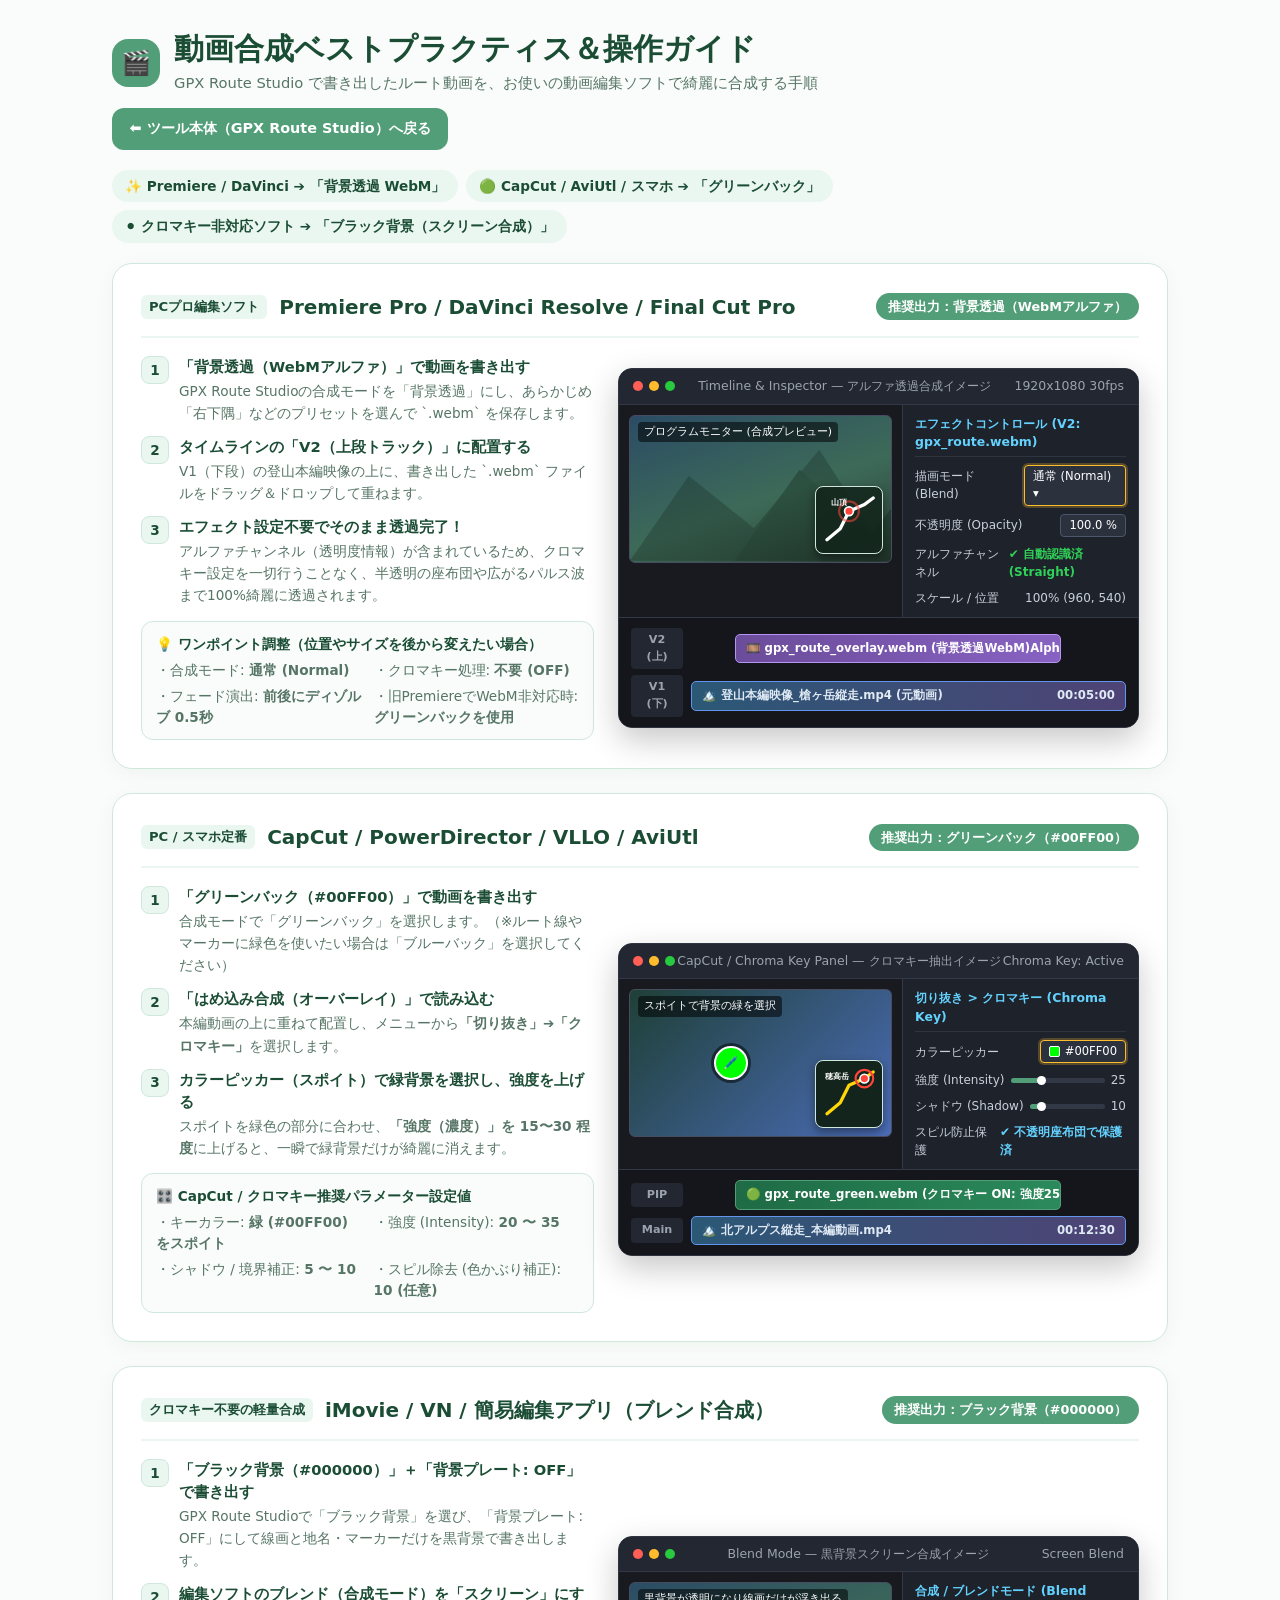
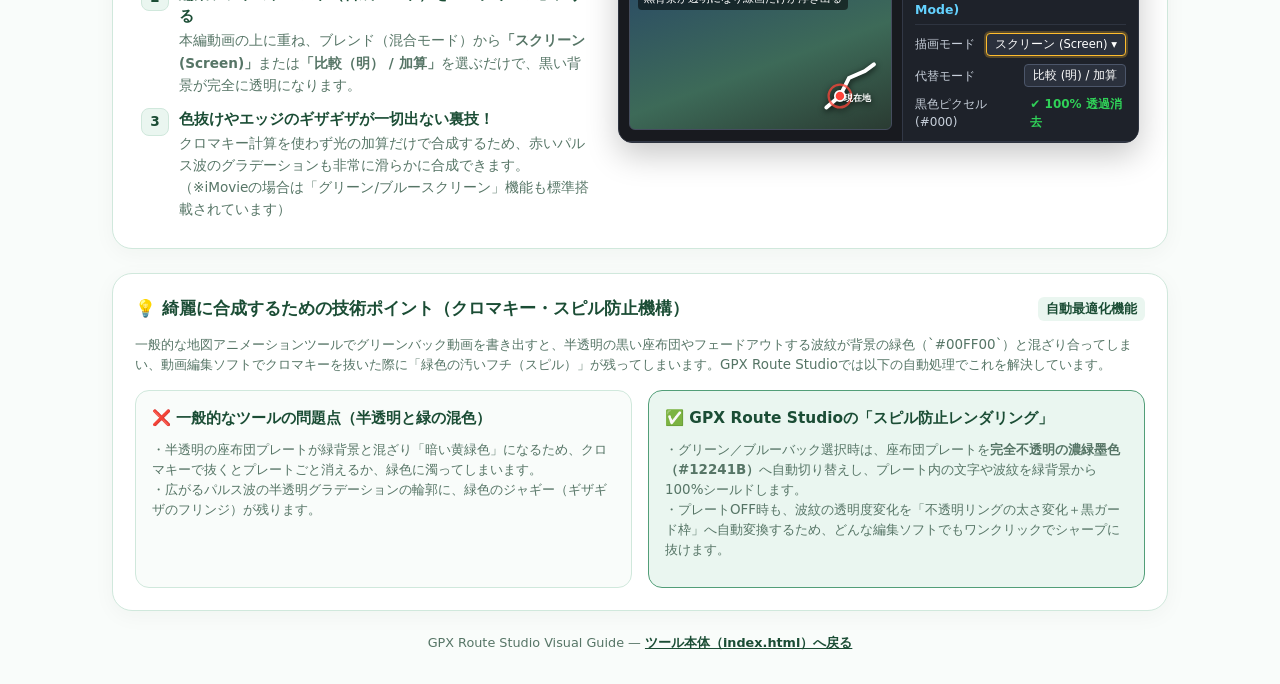
==== guide.html @ 36078c8b "Add files via upload" ====
<!DOCTYPE html>
<html lang="ja">
<head>
  <meta charset="UTF-8">
  <meta name="viewport" content="width=device-width, initial-scale=1.0">
  <!-- セキュリティポリシー: 外部通信やインラインスクリプトを遮断し、style.cssとインラインスタイル/SVGのみ許可 -->
  <meta http-equiv="Content-Security-Policy" content="default-src 'none'; style-src 'self' 'unsafe-inline'; img-src 'self' data:; base-uri 'none'; form-action 'none';">
  <title>動画合成ベストプラクティス＆編集ソフト別操作ガイド - GPX Route Studio</title>
  <link rel="stylesheet" href="style.css">
  <style>
    /* ==========================================================================
       ガイドサイト専用 拡張スタイル（style.cssのうぐいす色テーマを継承）
       ========================================================================== */
    .guide-grid {
      display: grid;
      grid-template-columns: 1fr;
      gap: 24px;
      margin-top: 20px;
    }

    /* 編集ソフト別のカードレイアウト */
    .software-card {
      background: #fff;
      border: 1px solid var(--line);
      border-radius: 20px;
      padding: clamp(18px, 3vw, 28px);
      box-shadow: 0 5px 22px rgba(25, 51, 38, .04);
    }

    .software-head {
      display: flex;
      align-items: center;
      justify-content: space-between;
      flex-wrap: wrap;
      gap: 12px;
      padding-bottom: 14px;
      border-bottom: 2px solid var(--pale);
      margin-bottom: 18px;
    }

    .software-title {
      display: flex;
      align-items: center;
      gap: 12px;
    }

    .software-title h2 {
      font-size: 1.25rem;
      margin: 0;
      color: var(--deep);
    }

    .recommend-tag {
      background: var(--uguisu);
      color: #fff;
      padding: 4px 12px;
      border-radius: 999px;
      font-size: .8rem;
      font-weight: 700;
    }

    .card-body {
      display: grid;
      grid-template-columns: minmax(0, 1fr) minmax(320px, 1.15fr);
      gap: 24px;
      align-items: center;
    }

    /* 手順リスト */
    .step-list {
      margin: 0;
      padding: 0;
      list-style: none;
      display: grid;
      gap: 12px;
    }

    .step-item {
      display: grid;
      grid-template-columns: 28px 1fr;
      gap: 10px;
      align-items: start;
      font-size: .92rem;
    }

    .step-num {
      width: 28px;
      height: 28px;
      border-radius: 8px;
      background: var(--pale);
      color: var(--deep);
      font-weight: 700;
      display: grid;
      place-items: center;
      font-size: .85rem;
      border: 1px solid var(--line);
    }

    .step-text strong {
      color: var(--deep);
      display: block;
      margin-bottom: 2px;
    }

    .step-text span {
      color: var(--muted);
      font-size: .85rem;
    }

    .param-box {
      margin-top: 14px;
      background: var(--paper);
      border: 1px solid var(--line);
      border-radius: 12px;
      padding: 12px 14px;
      font-size: .85rem;
    }

    .param-box strong {
      color: var(--deep);
      display: block;
      margin-bottom: 6px;
    }

    .param-grid {
      display: grid;
      grid-template-columns: repeat(2, 1fr);
      gap: 6px 12px;
      color: var(--muted);
    }

    /* ==========================================================================
       疑似キャプチャUI（編集ソフトの実際の操作画面を模したダークウィンドウ）
       ========================================================================== */
    .mock-window {
      background: #181a1f;
      border-radius: 14px;
      border: 1px solid #2e3440;
      overflow: hidden;
      color: #e5e9f0;
      font-family: system-ui, -apple-system, sans-serif;
      box-shadow: 0 12px 32px rgba(0, 0, 0, .22);
      user-select: none;
    }

    .mock-titlebar {
      background: #232731;
      padding: 8px 14px;
      display: flex;
      align-items: center;
      justify-content: space-between;
      border-bottom: 1px solid #323846;
      font-size: .78rem;
      color: #9ba3b0;
    }

    .window-dots {
      display: flex;
      gap: 6px;
    }

    .window-dots i {
      width: 10px;
      height: 10px;
      border-radius: 50%;
      display: inline-block;
    }
    .dot-r { background: #ff5f56; }
    .dot-y { background: #ffbd2e; }
    .dot-g { background: #27c93f; }

    .mock-workspace {
      display: grid;
      grid-template-columns: 1.2fr 1fr;
      border-bottom: 1px solid #323846;
    }

    /* 編集ソフト内プレビューモニター */
    .mock-monitor {
      position: relative;
      background: linear-gradient(160deg, #2b4c65 0%, #3d6a58 55%, #2a3b32 100%);
      aspect-ratio: 16 / 9;
      margin: 10px;
      border-radius: 6px;
      border: 1px solid #454d5e;
      overflow: hidden;
      display: flex;
      align-items: flex-end;
      justify-content: flex-end;
      padding: 8px;
    }

    .mock-monitor-label {
      position: absolute;
      top: 6px;
      left: 8px;
      background: rgba(0,0,0,.55);
      color: #fff;
      font-size: .68rem;
      padding: 2px 6px;
      border-radius: 4px;
    }

    /* ミニマップ合成イメージ */
    .mock-minimap {
      width: 68px;
      height: 68px;
      background: rgba(18, 36, 27, 0.85);
      border: 1.5px solid #d0e8dc;
      border-radius: 8px;
      position: relative;
      box-shadow: 0 4px 10px rgba(0,0,0,.4);
    }

    /* 編集ソフト内インスペクター（設定パネル） */
    .mock-inspector {
      background: #1e222a;
      border-left: 1px solid #323846;
      padding: 10px 12px;
      font-size: .75rem;
      display: flex;
      flex-direction: column;
      gap: 8px;
    }

    .inspector-title {
      font-weight: 700;
      color: #64d2ff;
      font-size: .78rem;
      border-bottom: 1px solid #2e3440;
      padding-bottom: 4px;
    }

    .inspector-row {
      display: flex;
      align-items: center;
      justify-content: space-between;
      gap: 6px;
      color: #c8d0db;
    }

    .mock-pill {
      background: #2b313d;
      border: 1px solid #4c566a;
      padding: 2px 8px;
      border-radius: 4px;
      font-size: .72rem;
      color: #fff;
      display: inline-flex;
      align-items: center;
      gap: 5px;
    }

    .mock-pill.highlight {
      border-color: #ffbd2e;
      box-shadow: 0 0 0 2px rgba(255, 189, 46, .25);
    }

    .swatch-green {
      width: 11px;
      height: 11px;
      background: #00ff00;
      border-radius: 2px;
      border: 1px solid #fff;
      display: inline-block;
    }

    .mock-slider-bar {
      height: 5px;
      background: #323846;
      border-radius: 3px;
      position: relative;
      flex: 1;
    }
    .mock-slider-fill {
      height: 100%;
      background: #529e78;
      border-radius: 3px;
    }
    .mock-slider-thumb {
      width: 9px;
      height: 9px;
      border-radius: 50%;
      background: #fff;
      position: absolute;
      top: -2px;
    }

    /* タイムライン図解領域 */
    .mock-timeline {
      background: #14161b;
      padding: 10px 12px;
      font-size: .73rem;
      display: grid;
      gap: 6px;
    }

    .track-row {
      display: grid;
      grid-template-columns: 52px 1fr;
      gap: 8px;
      align-items: center;
    }

    .track-head {
      background: #232731;
      color: #9ba3b0;
      padding: 4px 6px;
      border-radius: 4px;
      text-align: center;
      font-weight: 700;
      font-size: .7rem;
    }

    .track-clip {
      padding: 5px 10px;
      border-radius: 5px;
      font-weight: 600;
      white-space: nowrap;
      overflow: hidden;
      text-overflow: ellipsis;
      display: flex;
      align-items: center;
      justify-content: space-between;
    }

    .clip-overlay {
      background: linear-gradient(90deg, #6b4c9a, #8862c2);
      border: 1.5px solid #b794f4;
      color: #fff;
      width: 75%;
      margin-left: 10%;
    }

    .clip-chroma {
      background: linear-gradient(90deg, #1e6b45, #2b8a5b);
      border: 1.5px solid #529e78;
      color: #fff;
      width: 75%;
      margin-left: 10%;
    }

    .clip-main {
      background: linear-gradient(90deg, #2b5876, #4e4376);
      border: 1px solid #6495ed;
      color: #e0eaf5;
      width: 100%;
    }

    /* スピル防止の比較解説ボックス */
    .comparison-grid {
      display: grid;
      grid-template-columns: repeat(2, 1fr);
      gap: 16px;
      margin-top: 14px;
    }

    .comp-box {
      border: 1px solid var(--line);
      border-radius: 14px;
      padding: 16px;
      background: var(--paper);
    }

    .comp-box.good {
      background: var(--pale);
      border-color: var(--uguisu);
    }

    .comp-box h3 {
      margin: 0 0 8px;
      font-size: .96rem;
      color: var(--deep);
    }

    .link-btn {
      text-decoration: none;
      display: inline-flex;
      align-items: center;
      gap: 6px;
      padding: .65rem 1.1rem;
      border-radius: 12px;
      background: var(--uguisu);
      color: #fff;
      font-weight: 700;
      font-size: .9rem;
      transition: background-color .15s;
    }
    .link-btn:hover {
      background: var(--uguisu-hover);
    }

    @media (max-width: 860px) {
      .card-body,
      .mock-workspace,
      .comparison-grid {
        grid-template-columns: 1fr;
      }
    }
  </style>
</head>
<body>

  <div class="app">
    <!-- ヘッダー -->
    <header>
      <div class="brand">
        <div class="mark" aria-hidden="true">🎬</div>
        <div>
          <h1>動画合成ベストプラクティス＆操作ガイド</h1>
          <p>GPX Route Studio で書き出したルート動画を、お使いの動画編集ソフトで綺麗に合成する手順</p>
        </div>
      </div>
      <div class="header-actions">
        <a href="index.html" class="link-btn">⬅ ツール本体（GPX Route Studio）へ戻る</a>
      </div>
    </header>

    <!-- 導入ステップ（選び方早見表） -->
    <div class="steps" aria-label="編集ソフト別の推奨モード早見表">
      <span class="step">✨ Premiere / DaVinci ➔ 「背景透過 WebM」</span>
      <span class="step">🟢 CapCut / AviUtl / スマホ ➔ 「グリーンバック」</span>
      <span class="step">⚫ クロマキー非対応ソフト ➔ 「ブラック背景（スクリーン合成）」</span>
    </div>

    <div class="guide-grid">

      <!-- ====================================================================
           1. Premiere Pro / DaVinci Resolve / Final Cut Pro 向けガイド
           ==================================================================== -->
      <article class="software-card">
        <div class="software-head">
          <div class="software-title">
            <span class="badge">PCプロ編集ソフト</span>
            <h2>Premiere Pro / DaVinci Resolve / Final Cut Pro</h2>
          </div>
          <span class="recommend-tag">推奨出力：背景透過（WebMアルファ）</span>
        </div>

        <div class="card-body">
          <!-- 左側：操作ステップ説明 -->
          <div>
            <ol class="step-list">
              <li class="step-item">
                <span class="step-num">1</span>
                <div class="step-text">
                  <strong>「背景透過（WebMアルファ）」で動画を書き出す</strong>
                  <span>GPX Route Studioの合成モードを「背景透過」にし、あらかじめ「右下隅」などのプリセットを選んで `.webm` を保存します。</span>
                </div>
              </li>
              <li class="step-item">
                <span class="step-num">2</span>
                <div class="step-text">
                  <strong>タイムラインの「V2（上段トラック）」に配置する</strong>
                  <span>V1（下段）の登山本編映像の上に、書き出した `.webm` ファイルをドラッグ＆ドロップして重ねます。</span>
                </div>
              </li>
              <li class="step-item">
                <span class="step-num">3</span>
                <div class="step-text">
                  <strong>エフェクト設定不要でそのまま透過完了！</strong>
                  <span>アルファチャンネル（透明度情報）が含まれているため、クロマキー設定を一切行うことなく、半透明の座布団や広がるパルス波まで100%綺麗に透過されます。</span>
                </div>
              </li>
            </ol>

            <div class="param-box">
              <strong>💡 ワンポイント調整（位置やサイズを後から変えたい場合）</strong>
              <div class="param-grid">
                <span>・合成モード: <b>通常 (Normal)</b></span>
                <span>・クロマキー処理: <b>不要 (OFF)</b></span>
                <span>・フェード演出: <b>前後にディゾルブ 0.5秒</b></span>
                <span>・旧PremiereでWebM非対応時: <b>グリーンバックを使用</b></span>
              </div>
            </div>
          </div>

          <!-- 右側：実際の操作画面キャプチャイメージ -->
          <div class="mock-window" aria-label="Premiere Pro / DaVinci Resolveの操作画面イメージ">
            <div class="mock-titlebar">
              <div class="window-dots"><i class="dot-r"></i><i class="dot-y"></i><i class="dot-g"></i></div>
              <span>Timeline &amp; Inspector — アルファ透過合成イメージ</span>
              <span>1920x1080 30fps</span>
            </div>

            <div class="mock-workspace">
              <!-- プログラムモニター（合成結果） -->
              <div class="mock-monitor">
                <span class="mock-monitor-label">プログラムモニター (合成プレビュー)</span>
                <!-- 山の稜線SVG背景 -->
                <svg viewBox="0 0 200 110" style="position:absolute; inset:0; width:100%; height:100%; opacity:0.35;">
                  <polygon points="0,110 45,45 95,85 145,25 200,110" fill="#1b3326"/>
                  <polygon points="80,110 130,40 185,90 200,70 200,110" fill="#0f2419"/>
                </svg>
                <!-- 右下ミニマップ -->
                <div class="mock-minimap">
                  <svg viewBox="0 0 60 60" style="width:100%; height:100%;">
                    <polyline points="10,48 22,38 30,22 44,16 52,10" fill="none" stroke="#ffffff" stroke-width="3" stroke-linecap="round"/>
                    <circle cx="30" cy="22" r="9" fill="none" stroke="rgba(255,69,58,0.55)" stroke-width="2"/>
                    <circle cx="30" cy="22" r="4" fill="#ff453a" stroke="#fff" stroke-width="1.5"/>
                    <text x="14" y="16" fill="#fff" font-size="7" font-weight="bold">山頂</text>
                  </svg>
                </div>
              </div>

              <!-- エフェクトコントロールパネル -->
              <div class="mock-inspector">
                <div class="inspector-title">エフェクトコントロール (V2: gpx_route.webm)</div>
                <div class="inspector-row">
                  <span>描画モード (Blend)</span>
                  <span class="mock-pill highlight">通常 (Normal) ▾</span>
                </div>
                <div class="inspector-row">
                  <span>不透明度 (Opacity)</span>
                  <span class="mock-pill">100.0 %</span>
                </div>
                <div class="inspector-row">
                  <span>アルファチャンネル</span>
                  <span style="color:#30d158; font-weight:700;">✔ 自動認識済 (Straight)</span>
                </div>
                <div class="inspector-row">
                  <span>スケール / 位置</span>
                  <span>100% (960, 540)</span>
                </div>
              </div>
            </div>

            <!-- タイムライントラック図解 -->
            <div class="mock-timeline">
              <div class="track-row">
                <div class="track-head">V2 (上)</div>
                <div class="track-clip clip-overlay">
                  <span>🎞️ gpx_route_overlay.webm (背景透過WebM)</span>
                  <span>Alpha ON</span>
                </div>
              </div>
              <div class="track-row">
                <div class="track-head">V1 (下)</div>
                <div class="track-clip clip-main">
                  <span>🏔️ 登山本編映像_槍ヶ岳縦走.mp4 (元動画)</span>
                  <span>00:05:00</span>
                </div>
              </div>
            </div>
          </div>
        </div>
      </article>

      <!-- ====================================================================
           2. CapCut / AviUtl / スマホアプリ全般（クロマキー合成）向けガイド
           ==================================================================== -->
      <article class="software-card">
        <div class="software-head">
          <div class="software-title">
            <span class="badge">PC / スマホ定番</span>
            <h2>CapCut / PowerDirector / VLLO / AviUtl</h2>
          </div>
          <span class="recommend-tag">推奨出力：グリーンバック（#00FF00）</span>
        </div>

        <div class="card-body">
          <!-- 左側：操作ステップ説明 -->
          <div>
            <ol class="step-list">
              <li class="step-item">
                <span class="step-num">1</span>
                <div class="step-text">
                  <strong>「グリーンバック（#00FF00）」で動画を書き出す</strong>
                  <span>合成モードで「グリーンバック」を選択します。（※ルート線やマーカーに緑色を使いたい場合は「ブルーバック」を選択してください）</span>
                </div>
              </li>
              <li class="step-item">
                <span class="step-num">2</span>
                <div class="step-text">
                  <strong>「はめ込み合成（オーバーレイ）」で読み込む</strong>
                  <span>本編動画の上に重ねて配置し、メニューから<b>「切り抜き」➔「クロマキー」</b>を選択します。</span>
                </div>
              </li>
              <li class="step-item">
                <span class="step-num">3</span>
                <div class="step-text">
                  <strong>カラーピッカー（スポイト）で緑背景を選択し、強度を上げる</strong>
                  <span>スポイトを緑色の部分に合わせ、<b>「強度（濃度）」を 15〜30 程度</b>に上げると、一瞬で緑背景だけが綺麗に消えます。</span>
                </div>
              </li>
            </ol>

            <div class="param-box">
              <strong>🎛️ CapCut / クロマキー推奨パラメーター設定値</strong>
              <div class="param-grid">
                <span>・キーカラー: <b>緑 (#00FF00) をスポイト</b></span>
                <span>・強度 (Intensity): <b>20 〜 35</b></span>
                <span>・シャドウ / 境界補正: <b>5 〜 10</b></span>
                <span>・スピル除去 (色かぶり補正): <b>10 (任意)</b></span>
              </div>
            </div>
          </div>

          <!-- 右側：クロマキー操作画面キャプチャイメージ -->
          <div class="mock-window" aria-label="CapCutのクロマキー設定画面イメージ">
            <div class="mock-titlebar">
              <div class="window-dots"><i class="dot-r"></i><i class="dot-y"></i><i class="dot-g"></i></div>
              <span>CapCut / Chroma Key Panel — クロマキー抽出イメージ</span>
              <span>Chroma Key: Active</span>
            </div>

            <div class="mock-workspace">
              <!-- スポイト選択中のモニター画面 -->
              <div class="mock-monitor" style="background: linear-gradient(135deg, #1f4037 0%, #4b6cb7 100%);">
                <span class="mock-monitor-label">スポイトで背景の緑を選択</span>
                <!-- スポイトターゲットリング -->
                <div style="position:absolute; top:38%; left:32%; width:34px; height:34px; border:2px solid #fff; border-radius:50%; background:#00ff00; box-shadow:0 0 0 3px rgba(0,0,0,.5); display:grid; place-items:center; font-size:12px;">
                  🖊️
                </div>
                <!-- 右下ミニマップ（不透明プレートで緑かぶりゼロ） -->
                <div class="mock-minimap" style="background:#12241b;">
                  <svg viewBox="0 0 60 60" style="width:100%; height:100%;">
                    <polyline points="10,48 22,38 30,22 44,16 52,10" fill="none" stroke="#ffd60a" stroke-width="3" stroke-linecap="round"/>
                    <circle cx="44" cy="16" r="8" fill="none" stroke="#ff453a" stroke-width="2"/>
                    <circle cx="44" cy="16" r="4" fill="#ff453a" stroke="#fff" stroke-width="1.5"/>
                    <text x="8" y="16" fill="#fff" font-size="7" font-weight="bold">穂高岳</text>
                  </svg>
                </div>
              </div>

              <!-- クロマキー設定インスペクター -->
              <div class="mock-inspector">
                <div class="inspector-title">切り抜き &gt; クロマキー (Chroma Key)</div>
                <div class="inspector-row">
                  <span>カラーピッカー</span>
                  <span class="mock-pill highlight"><i class="swatch-green"></i> #00FF00</span>
                </div>
                <div class="inspector-row">
                  <span>強度 (Intensity)</span>
                  <div class="mock-slider-bar">
                    <div class="mock-slider-fill" style="width:30%;"></div>
                    <div class="mock-slider-thumb" style="left:28%;"></div>
                  </div>
                  <span>25</span>
                </div>
                <div class="inspector-row">
                  <span>シャドウ (Shadow)</span>
                  <div class="mock-slider-bar">
                    <div class="mock-slider-fill" style="width:12%;"></div>
                    <div class="mock-slider-thumb" style="left:10%;"></div>
                  </div>
                  <span>10</span>
                </div>
                <div class="inspector-row">
                  <span>スピル防止保護</span>
                  <span style="color:#64d2ff; font-weight:700;">✔ 不透明座布団で保護済</span>
                </div>
              </div>
            </div>

            <!-- タイムライン -->
            <div class="mock-timeline">
              <div class="track-row">
                <div class="track-head">PIP</div>
                <div class="track-clip clip-chroma">
                  <span>🟢 gpx_route_green.webm (クロマキー ON: 強度25)</span>
                  <span>Chroma</span>
                </div>
              </div>
              <div class="track-row">
                <div class="track-head">Main</div>
                <div class="track-clip clip-main">
                  <span>🏔️ 北アルプス縦走_本編動画.mp4</span>
                  <span>00:12:30</span>
                </div>
              </div>
            </div>
          </div>
        </div>
      </article>

      <!-- ====================================================================
           3. ブラック背景（スクリーン合成） / iMovie 向けガイド
           ==================================================================== -->
      <article class="software-card">
        <div class="software-head">
          <div class="software-title">
            <span class="badge">クロマキー不要の軽量合成</span>
            <h2>iMovie / VN / 簡易編集アプリ（ブレンド合成）</h2>
          </div>
          <span class="recommend-tag">推奨出力：ブラック背景（#000000）</span>
        </div>

        <div class="card-body">
          <div>
            <ol class="step-list">
              <li class="step-item">
                <span class="step-num">1</span>
                <div class="step-text">
                  <strong>「ブラック背景（#000000）」＋「背景プレート: OFF」で書き出す</strong>
                  <span>GPX Route Studioで「ブラック背景」を選び、「背景プレート: OFF」にして線画と地名・マーカーだけを黒背景で書き出します。</span>
                </div>
              </li>
              <li class="step-item">
                <span class="step-num">2</span>
                <div class="step-text">
                  <strong>編集ソフトのブレンド（合成モード）を「スクリーン」にする</strong>
                  <span>本編動画の上に重ね、ブレンド（混合モード）から<b>「スクリーン (Screen)」</b>または<b>「比較（明） / 加算」</b>を選ぶだけで、黒い背景が完全に透明になります。</span>
                </div>
              </li>
              <li class="step-item">
                <span class="step-num">3</span>
                <div class="step-text">
                  <strong>色抜けやエッジのギザギザが一切出ない裏技！</strong>
                  <span>クロマキー計算を使わず光の加算だけで合成するため、赤いパルス波のグラデーションも非常に滑らかに合成できます。（※iMovieの場合は「グリーン/ブルースクリーン」機能も標準搭載されています）</span>
                </div>
              </li>
            </ol>
          </div>

          <!-- 右側：ブレンドモード選択画面キャプチャイメージ -->
          <div class="mock-window" aria-label="ブレンドモード（スクリーン合成）の操作画面イメージ">
            <div class="mock-titlebar">
              <div class="window-dots"><i class="dot-r"></i><i class="dot-y"></i><i class="dot-g"></i></div>
              <span>Blend Mode — 黒背景スクリーン合成イメージ</span>
              <span>Screen Blend</span>
            </div>

            <div class="mock-workspace">
              <div class="mock-monitor">
                <span class="mock-monitor-label">黒背景が透明になり線画だけが浮き出る</span>
                <div class="mock-minimap" style="background:transparent; border:none; box-shadow:none;">
                  <svg viewBox="0 0 60 60" style="width:100%; height:100%; filter: drop-shadow(0 2px 3px rgba(0,0,0,0.8));">
                    <polyline points="10,48 22,38 30,22 44,16 52,10" fill="none" stroke="#ffffff" stroke-width="3.5" stroke-linecap="round"/>
                    <circle cx="22" cy="38" r="10" fill="none" stroke="rgba(255,69,58,0.75)" stroke-width="2"/>
                    <circle cx="22" cy="38" r="4.5" fill="#ff453a" stroke="#fff" stroke-width="1.5"/>
                    <text x="26" y="42" fill="#fff" font-size="7.5" font-weight="bold">現在地</text>
                  </svg>
                </div>
              </div>

              <div class="mock-inspector">
                <div class="inspector-title">合成 / ブレンドモード (Blend Mode)</div>
                <div class="inspector-row">
                  <span>描画モード</span>
                  <span class="mock-pill highlight">スクリーン (Screen) ▾</span>
                </div>
                <div class="inspector-row">
                  <span>代替モード</span>
                  <span class="mock-pill">比較 (明) / 加算</span>
                </div>
                <div class="inspector-row">
                  <span>黒色ピクセル (#000)</span>
                  <span style="color:#30d158; font-weight:700;">✔ 100% 透過消去</span>
                </div>
              </div>
            </div>
          </div>
        </div>
      </article>

      <!-- ====================================================================
           4. 技術解説：なぜGPX Route Studioはクロマキーが綺麗に抜けるのか？
           ==================================================================== -->
      <section class="panel">
        <div class="panel-head">
          <h2>💡 綺麗に合成するための技術ポイント（クロマキー・スピル防止機構）</h2>
          <span class="badge">自動最適化機能</span>
        </div>
        <p class="meta">
          一般的な地図アニメーションツールでグリーンバック動画を書き出すと、半透明の黒い座布団やフェードアウトする波紋が背景の緑色（`#00FF00`）と混ざり合ってしまい、動画編集ソフトでクロマキーを抜いた際に「緑色の汚いフチ（スピル）」が残ってしまいます。GPX Route Studioでは以下の自動処理でこれを解決しています。
        </p>

        <div class="comparison-grid">
          <div class="comp-box">
            <h3>❌ 一般的なツールの問題点（半透明と緑の混色）</h3>
            <p class="meta">
              ・半透明の座布団プレートが緑背景と混ざり「暗い黄緑色」になるため、クロマキーで抜くとプレートごと消えるか、緑色に濁ってしまいます。<br>
              ・広がるパルス波の半透明グラデーションの輪郭に、緑色のジャギー（ギザギザのフリンジ）が残ります。
            </p>
          </div>
          <div class="comp-box good">
            <h3>✅ GPX Route Studioの「スピル防止レンダリング」</h3>
            <p class="meta">
              ・グリーン／ブルーバック選択時は、座布団プレートを<b>完全不透明の濃緑墨色（#12241B）</b>へ自動切り替えし、プレート内の文字や波紋を緑背景から100%シールドします。<br>
              ・プレートOFF時も、波紋の透明度変化を「不透明リングの太さ変化＋黒ガード枠」へ自動変換するため、どんな編集ソフトでもワンクリックでシャープに抜けます。
            </p>
          </div>
        </div>
      </section>

    </div>

    <footer class="footer">
      GPX Route Studio Visual Guide — <a href="index.html" style="color:var(--deep); font-weight:700;">ツール本体（index.html）へ戻る</a>
    </footer>
  </div>

</body>
</html>
---- style.css ----
:root {
  --uguisu: #529e78;
  --uguisu-hover: #3f8763;
  --deep: #1b4d35;
  --pale: #eaf6f0;
  --paper: #f9fcfa;
  --ink: #193326;
  --muted: #567566;
  --line: #d0e8dc;
  --danger: #9e3939;
  --danger-bg: #fbeaea;
}

* {
  box-sizing: border-box;
}

[hidden] {
  display: none !important;
}

html {
  background: var(--paper);
}

body {
  margin: 0;
  color: var(--ink);
  font-family: system-ui, -apple-system, "Segoe UI", "Hiragino Kaku Gothic ProN", "Noto Sans JP", sans-serif;
  line-height: 1.5;
  background: var(--paper);
  -webkit-font-smoothing: antialiased;
}

button, input, select {
  font: inherit;
}

button {
  cursor: pointer;
  border: 1px solid var(--line);
  border-radius: 12px;
  padding: .68rem 1rem;
  background: #fff;
  color: var(--ink);
  font-weight: 650;
  transition: background-color .15s, border-color .15s, transform .05s;
}

button:hover:not(:disabled) {
  background: var(--pale);
  border-color: #a3d4bc;
}

button:active:not(:disabled) {
  transform: translateY(1px);
}

button:focus-visible,
input:focus-visible,
select:focus-visible,
canvas:focus-visible,
.file-zone:focus-within {
  outline: 3px solid #6eb893;
  outline-offset: 2px;
}

button.primary {
  background: var(--uguisu);
  color: #fff;
  border-color: var(--uguisu);
}

button.primary:hover:not(:disabled) {
  background: var(--uguisu-hover);
  border-color: var(--uguisu-hover);
}

button.secondary {
  background: var(--pale);
  color: var(--deep);
  border-color: var(--uguisu);
}

button.subtle {
  padding: .45rem .8rem;
  font-size: .83rem;
  background: var(--paper);
}

button:disabled,
select:disabled,
input:disabled {
  opacity: .45;
  cursor: not-allowed;
}

.app {
  max-width: 1120px;
  margin: auto;
  padding: clamp(16px, 3vw, 32px);
}

header {
  display: flex;
  align-items: center;
  justify-content: space-between;
  flex-wrap: wrap;
  gap: 14px;
  margin-bottom: 20px;
}

.brand {
  display: flex;
  align-items: center;
  gap: 14px;
}

.header-actions {
  display: flex;
  gap: 8px;
  flex-wrap: wrap;
}

.mark {
  width: 48px;
  height: 48px;
  border-radius: 16px;
  background: var(--uguisu);
  display: grid;
  place-items: center;
  color: #fff;
  font-size: 24px;
  flex-shrink: 0;
}

h1 {
  font-size: clamp(1.35rem, 2.8vw, 1.85rem);
  line-height: 1.2;
  margin: 0;
  color: var(--deep);
}

header p {
  margin: 4px 0 0;
  color: var(--muted);
  font-size: .92rem;
}

.steps {
  display: flex;
  gap: 8px;
  flex-wrap: wrap;
  margin: 0 0 20px;
}

.step {
  background: var(--pale);
  color: var(--deep);
  border-radius: 999px;
  padding: 6px 13px;
  font-size: .85rem;
  font-weight: 650;
}

.layout {
  display: grid;
  grid-template-columns: minmax(0, 1.55fr) minmax(300px, .85fr);
  gap: 20px;
  align-items: start;
}

.panel {
  background: #fff;
  border: 1px solid var(--line);
  border-radius: 20px;
  padding: clamp(14px, 2.4vw, 22px);
  box-shadow: 0 5px 22px rgba(25, 51, 38, .04);
}

.panel-head {
  display: flex;
  align-items: center;
  justify-content: space-between;
  gap: 8px;
  margin-bottom: 14px;
}

.panel h2 {
  font-size: 1.05rem;
  margin: 0;
  color: var(--deep);
}

.file-zone {
  display: flex;
  flex-direction: column;
  align-items: center;
  justify-content: center;
  gap: 6px;
  width: 100%;
  border: 2px dashed #8bc4a7;
  background: var(--pale);
  border-radius: 14px;
  padding: 16px;
  text-align: center;
  color: var(--deep);
  font-weight: 700;
  cursor: pointer;
  position: relative;
  transition: opacity .15s, background-color .15s;
}

.file-zone:hover:not(.disabled),
.file-zone.dragover:not(.disabled) {
  background: #d9efe4;
  border-color: var(--uguisu);
}

.file-zone.disabled {
  opacity: .45;
  cursor: not-allowed;
}

.file-zone input {
  position: absolute;
  width: 1px;
  height: 1px;
  overflow: hidden;
  clip: rect(0, 0, 0, 0);
}

.file-zone small {
  font-weight: 400;
  color: var(--muted);
  font-size: .8rem;
}

.meta {
  font-size: .84rem;
  color: var(--muted);
  margin: 10px 0;
  overflow-wrap: anywhere;
}

.preview {
  min-height: 300px;
  display: grid;
  place-items: center;
  position: relative;
  overflow: hidden;
  background: repeating-conic-gradient(#eff8f3 0% 25%, #e0f0e8 0% 50%) 50% / 24px 24px;
  border-radius: 14px;
  border: 1px solid var(--line);
}

.preview canvas {
  display: block;
  max-width: 100%;
  max-height: 62vh;
  width: auto;
  height: auto;
  touch-action: none;
  cursor: grab;
}

.preview canvas:active {
  cursor: grabbing;
}

.empty {
  text-align: center;
  padding: 38px 18px;
  color: var(--muted);
}

.empty strong {
  display: block;
  color: var(--deep);
  font-size: 1.05rem;
  margin-bottom: 6px;
}

.hint {
  color: var(--muted);
  font-size: .83rem;
  margin: 10px 0 0;
}

.thumbs {
  display: grid;
  grid-template-columns: repeat(5, minmax(0, 1fr));
  gap: 8px;
  margin-top: 14px;
}

.thumb {
  border: 1px solid var(--line);
  border-radius: 9px;
  padding: 4px;
  min-width: 0;
  background: #fff;
}

.thumb canvas {
  width: 100%;
  height: auto;
  display: block;
  border-radius: 5px;
  background: #eff8f3;
}

.thumb span {
  display: block;
  text-align: center;
  font-size: .74rem;
  color: var(--deep);
  font-weight: 700;
  padding-top: 4px;
}

.controls {
  display: grid;
  gap: 15px;
}

.field {
  display: grid;
  gap: 7px;
}

.field-header {
  display: flex;
  justify-content: space-between;
  align-items: center;
}

.field label,
.field-title {
  font-weight: 700;
  font-size: .92rem;
  color: var(--deep);
}

.field small {
  color: var(--muted);
  font-size: .81rem;
  line-height: 1.4;
}

.badge {
  background: var(--pale);
  color: var(--deep);
  padding: 2px 8px;
  border-radius: 6px;
  font-size: .82rem;
  font-weight: 700;
}

.choice-row {
  display: grid;
  grid-template-columns: repeat(9, minmax(0, 1fr));
  gap: 5px;
}

.choice-row button {
  padding: .52rem .2rem;
  font-size: .9rem;
  border-radius: 9px;
}

.choice-row button[aria-pressed="true"] {
  background: var(--uguisu);
  border-color: var(--uguisu);
  color: #fff;
}

select {
  width: 100%;
  padding: .68rem .85rem;
  border: 1px solid var(--line);
  border-radius: 12px;
  background: #fff;
  color: var(--ink);
}

input[type="range"] {
  width: 100%;
  accent-color: var(--uguisu);
  cursor: pointer;
  height: 6px;
}

.button-row {
  display: flex;
  gap: 8px;
  flex-wrap: wrap;
}

.button-row button {
  flex: 1;
  padding: .55rem .65rem;
  font-size: .85rem;
}

.action-stack {
  display: grid;
  gap: 8px;
}

.status {
  min-height: 1.5em;
  padding: 9px 12px;
  border-radius: 10px;
  background: var(--paper);
  border: 1px solid var(--line);
  color: var(--deep);
  font-size: .86rem;
  font-weight: 600;
}

.status.error {
  background: var(--danger-bg);
  border-color: #e6b8b8;
  color: var(--danger);
}

.test-box {
  padding: 10px 12px;
  border-radius: 10px;
  background: #eff8f3;
  border: 1px solid var(--line);
  font-size: .8rem;
  color: var(--ink);
  max-height: 240px;
  overflow-y: auto;
  white-space: pre-wrap;
  font-family: ui-monospace, SFMono-Regular, Menlo, Consolas, monospace;
}

.privacy {
  background: var(--pale);
  padding: 12px 14px;
  border-radius: 12px;
  color: var(--deep);
  font-size: .82rem;
  line-height: 1.45;
}

.footer {
  margin-top: 22px;
  color: var(--muted);
  font-size: .8rem;
  text-align: center;
}

.frame-blocked {
  max-width: 480px;
  margin: 80px auto;
  padding: 24px;
  border: 2px solid var(--danger);
  border-radius: 16px;
  background: var(--danger-bg);
  color: var(--danger);
  text-align: center;
  font-weight: 700;
}

@media (max-width: 820px) {
  .layout {
    grid-template-columns: 1fr;
  }
  .preview {
    min-height: 220px;
  }
  .preview canvas {
    max-height: 50vh;
  }
}

@media (max-width: 480px) {
  .choice-row {
    grid-template-columns: repeat(5, minmax(0, 1fr));
  }
  .thumbs {
    grid-template-columns: repeat(3, minmax(0, 1fr));
  }
}

@media (prefers-reduced-motion: reduce) {
  * {
    scroll-behavior: auto !important;
    transition: none !important;
  }
}
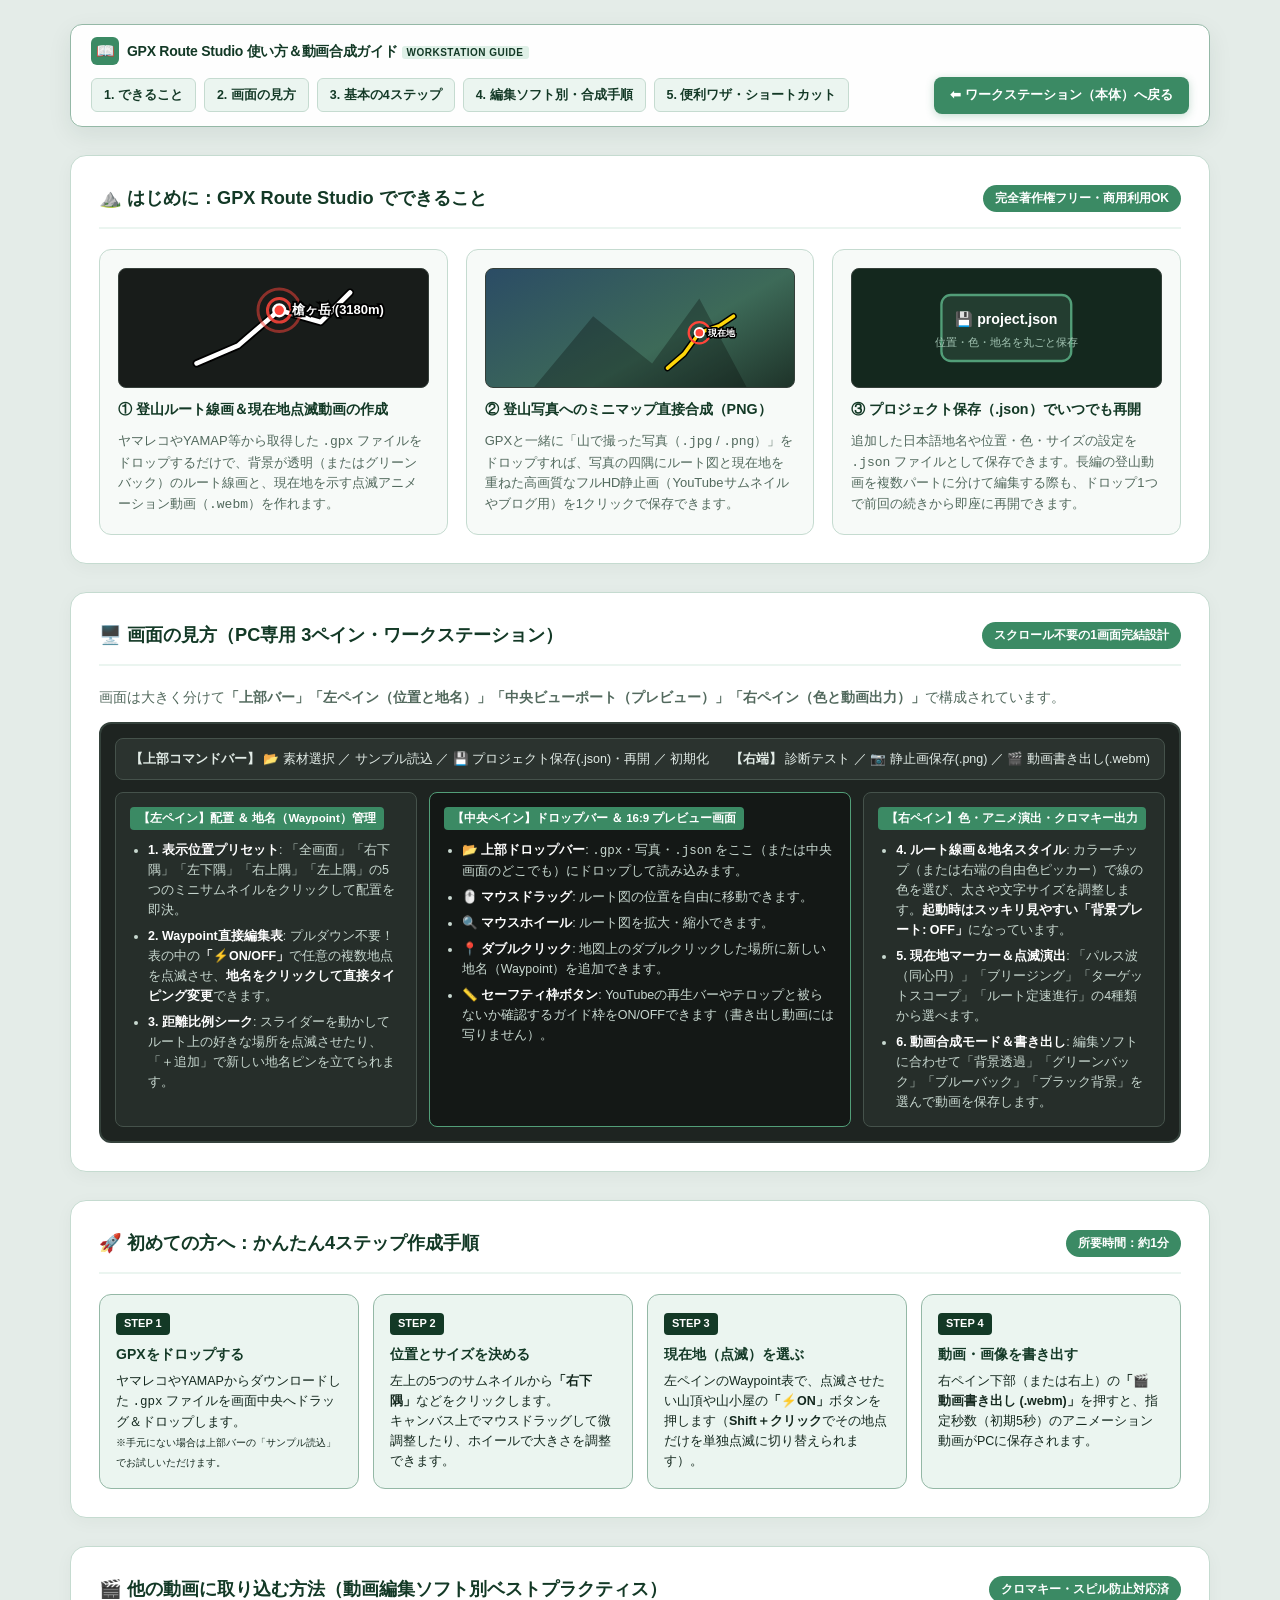
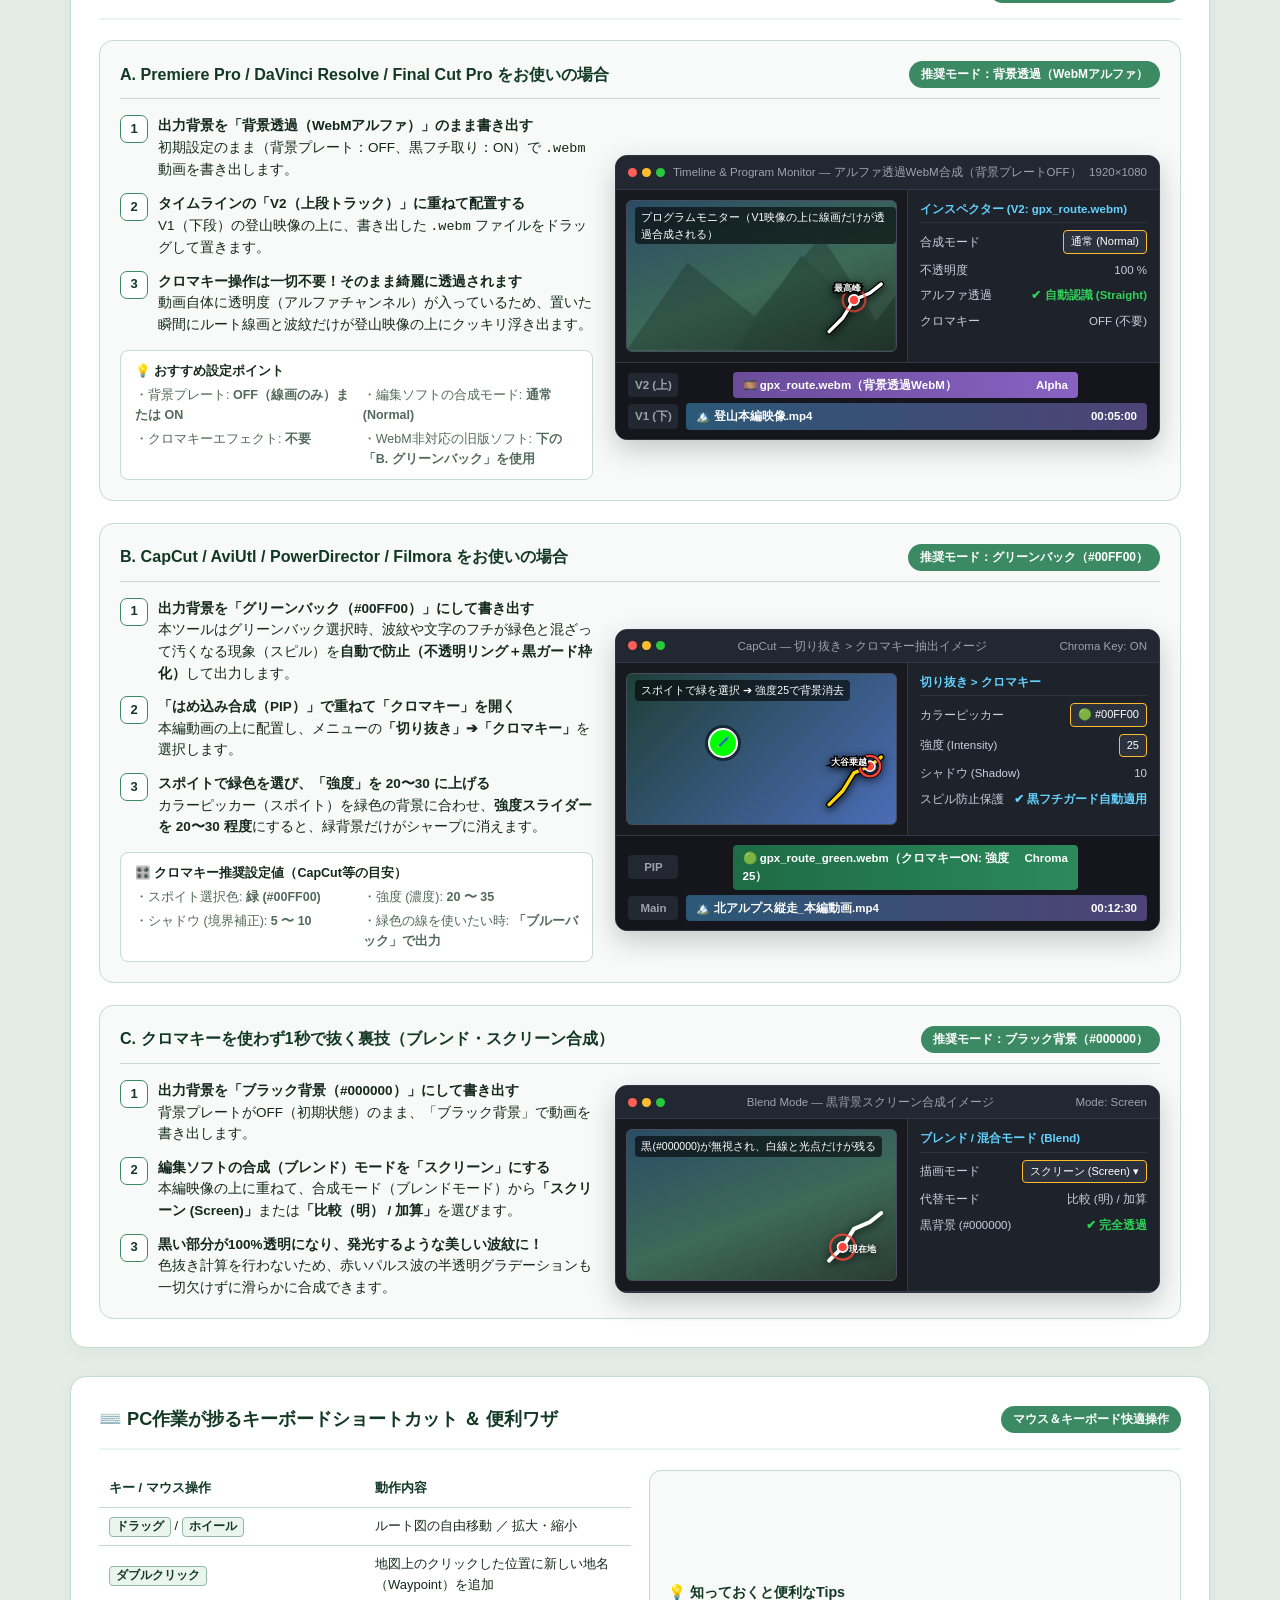
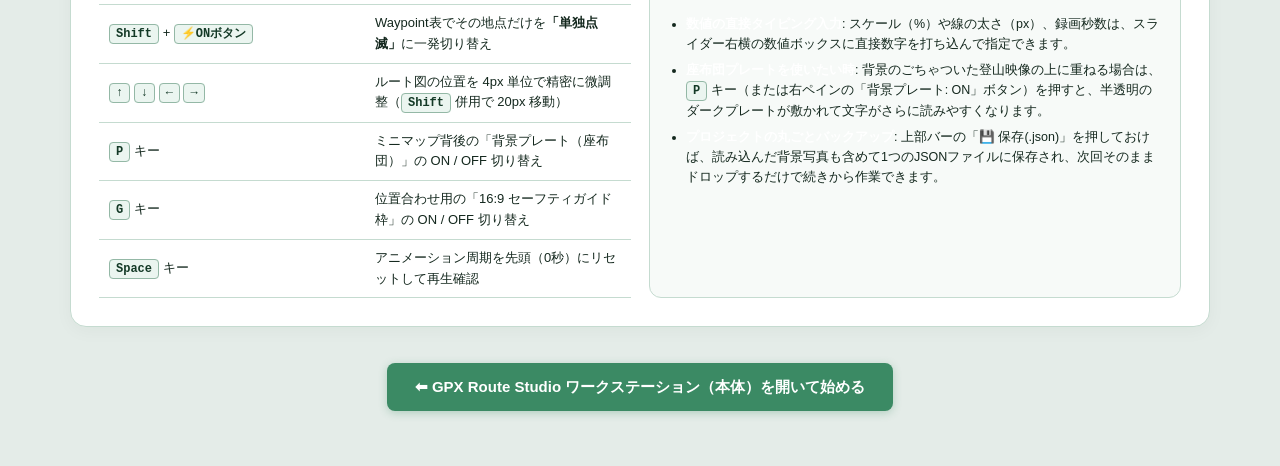
==== commit d260668e: "Update guide.html" ====
--- a/guide.html
+++ b/guide.html
@@ -3,71 +3,313 @@
 <head>
   <meta charset="UTF-8">
   <meta name="viewport" content="width=device-width, initial-scale=1.0">
-  <!-- セキュリティポリシー: 外部通信やインラインスクリプトを遮断し、style.cssとインラインスタイル/SVGのみ許可 -->
   <meta http-equiv="Content-Security-Policy" content="default-src 'none'; style-src 'self' 'unsafe-inline'; img-src 'self' data:; base-uri 'none'; form-action 'none';">
-  <title>動画合成ベストプラクティス＆編集ソフト別操作ガイド - GPX Route Studio</title>
-  <link rel="stylesheet" href="style.css">
+  <title>使い方＆動画合成ガイド - GPX Route Studio Workstation</title>
+  <link rel="stylesheet" href="style.css?v=20261023_2">
   <style>
     /* ==========================================================================
-       ガイドサイト専用 拡張スタイル（style.cssのうぐいす色テーマを継承）
+       ガイドページ専用スタイル（style.cssのoverflow:hiddenを解除し縦スクロール可能に）
        ========================================================================== */
-    .guide-grid {
-      display: grid;
-      grid-template-columns: 1fr;
-      gap: 24px;
-      margin-top: 20px;
-    }
-
-    /* 編集ソフト別のカードレイアウト */
-    .software-card {
-      background: #fff;
-      border: 1px solid var(--line);
-      border-radius: 20px;
-      padding: clamp(18px, 3vw, 28px);
-      box-shadow: 0 5px 22px rgba(25, 51, 38, .04);
-    }
-
-    .software-head {
+    html, body {
+      height: auto !important;
+      overflow-y: auto !important;
+      overflow-x: hidden !important;
+      user-select: text !important;
+      background: var(--bg-app, #e4ece8);
+      font-size: 14px;
+      line-height: 1.6;
+    }
+
+    .guide-container {
+      max-width: 1180px;
+      margin: 0 auto;
+      padding: 24px 20px 60px;
+      display: flex;
+      flex-direction: column;
+      gap: 28px;
+    }
+
+    /* 上部スティッキーナビゲーションバー */
+    .guide-header {
+      position: sticky;
+      top: 12px;
+      z-index: 100;
+      background: rgba(255, 255, 255, 0.95);
+      backdrop-filter: blur(8px);
+      border: 1px solid var(--line-strong, #94b8a6);
+      border-radius: 12px;
+      padding: 12px 20px;
       display: flex;
       align-items: center;
       justify-content: space-between;
       flex-wrap: wrap;
       gap: 12px;
+      box-shadow: 0 8px 24px rgba(19, 57, 38, 0.08);
+    }
+
+    .guide-nav {
+      display: flex;
+      align-items: center;
+      gap: 8px;
+      flex-wrap: wrap;
+    }
+
+    .nav-anchor {
+      text-decoration: none;
+      color: var(--deep, #133926);
+      background: var(--pale, #ebf5f0);
+      border: 1px solid var(--line, #c5dbd0);
+      padding: 6px 12px;
+      border-radius: 6px;
+      font-size: 12.5px;
+      font-weight: 700;
+      transition: 0.15s;
+    }
+    .nav-anchor:hover {
+      background: var(--uguisu-soft, #dff0e7);
+      border-color: var(--uguisu, #3b8a64);
+    }
+
+    .btn-back-app {
+      text-decoration: none;
+      background: var(--uguisu, #3b8a64);
+      color: #ffffff;
+      padding: 8px 16px;
+      border-radius: 8px;
+      font-weight: 700;
+      font-size: 13px;
+      display: inline-flex;
+      align-items: center;
+      gap: 6px;
+      box-shadow: 0 2px 8px rgba(59, 138, 100, 0.3);
+      transition: background-color 0.15s;
+    }
+    .btn-back-app:hover {
+      background: var(--uguisu-hover, #2d7050);
+    }
+
+    /* セクション共通カード */
+    .guide-section {
+      background: #ffffff;
+      border: 1px solid var(--line, #c5dbd0);
+      border-radius: 16px;
+      padding: 28px;
+      box-shadow: 0 4px 18px rgba(19, 57, 38, 0.04);
+    }
+
+    .sec-title-bar {
+      display: flex;
+      align-items: center;
+      justify-content: space-between;
+      flex-wrap: wrap;
+      gap: 10px;
       padding-bottom: 14px;
-      border-bottom: 2px solid var(--pale);
-      margin-bottom: 18px;
-    }
-
-    .software-title {
-      display: flex;
-      align-items: center;
-      gap: 12px;
-    }
-
-    .software-title h2 {
-      font-size: 1.25rem;
+      border-bottom: 2px solid var(--pale, #ebf5f0);
+      margin-bottom: 20px;
+    }
+
+    .sec-title-bar h2 {
       margin: 0;
-      color: var(--deep);
-    }
-
-    .recommend-tag {
-      background: var(--uguisu);
-      color: #fff;
+      font-size: 1.3rem;
+      color: var(--deep, #133926);
+      display: flex;
+      align-items: center;
+      gap: 10px;
+    }
+
+    .sec-badge {
+      background: var(--uguisu, #3b8a64);
+      color: #ffffff;
       padding: 4px 12px;
       border-radius: 999px;
-      font-size: .8rem;
+      font-size: 12px;
       font-weight: 700;
     }
 
-    .card-body {
-      display: grid;
-      grid-template-columns: minmax(0, 1fr) minmax(320px, 1.15fr);
-      gap: 24px;
-      align-items: center;
-    }
-
-    /* 手順リスト */
-    .step-list {
+    /* 1. 初見向け「何ができるか」3カラムカード */
+    .feature-cards {
+      display: grid;
+      grid-template-columns: repeat(3, 1fr);
+      gap: 18px;
+    }
+
+    .feature-card {
+      background: var(--bg-panel, #f7faf8);
+      border: 1px solid var(--line, #c5dbd0);
+      border-radius: 12px;
+      padding: 18px;
+      display: flex;
+      flex-direction: column;
+      gap: 10px;
+    }
+
+    .feature-visual {
+      height: 120px;
+      background: #181c1a;
+      border-radius: 8px;
+      border: 1px solid #353f3a;
+      display: grid;
+      place-items: center;
+      position: relative;
+      overflow: hidden;
+    }
+
+    .feature-card h3 {
+      margin: 0;
+      font-size: 1.02rem;
+      color: var(--deep, #133926);
+    }
+
+    .feature-card p {
+      margin: 0;
+      font-size: 13px;
+      color: var(--muted, #52695d);
+    }
+
+    /* 2. ワークステーション3ペイン画面解剖図 */
+    .ui-anatomy {
+      background: #1e2421;
+      border: 2px solid #35423c;
+      border-radius: 12px;
+      padding: 14px;
+      color: #e2ece7;
+      display: grid;
+      grid-template-rows: auto 1fr;
+      gap: 12px;
+    }
+
+    .anatomy-topbar {
+      background: #2b332f;
+      border: 1px solid #45524b;
+      border-radius: 8px;
+      padding: 10px 14px;
+      display: flex;
+      align-items: center;
+      justify-content: space-between;
+      font-size: 12.5px;
+    }
+
+    .anatomy-panes {
+      display: grid;
+      grid-template-columns: 1fr 1.4fr 1fr;
+      gap: 12px;
+    }
+
+    .anatomy-pane {
+      background: #262e2a;
+      border: 1px solid #45524b;
+      border-radius: 8px;
+      padding: 14px;
+      display: flex;
+      flex-direction: column;
+      gap: 10px;
+    }
+
+    .anatomy-pane.center-pane {
+      background: #141816;
+      border-color: #529e78;
+    }
+
+    .pane-tag {
+      display: inline-block;
+      background: var(--uguisu, #3b8a64);
+      color: #fff;
+      font-weight: 700;
+      font-size: 11.5px;
+      padding: 2px 8px;
+      border-radius: 4px;
+      align-self: flex-start;
+    }
+
+    .pane-list {
+      margin: 0;
+      padding-left: 18px;
+      font-size: 12.5px;
+      color: #c8d8d0;
+      display: grid;
+      gap: 6px;
+    }
+
+    .pane-list b {
+      color: #ffffff;
+    }
+
+    /* 3. かんたん4ステップ操作フロー */
+    .workflow-steps {
+      display: grid;
+      grid-template-columns: repeat(4, 1fr);
+      gap: 14px;
+    }
+
+    .wf-card {
+      background: var(--pale, #ebf5f0);
+      border: 1px solid var(--line-strong, #94b8a6);
+      border-radius: 12px;
+      padding: 16px;
+      position: relative;
+    }
+
+    .wf-num {
+      display: inline-block;
+      background: var(--deep, #133926);
+      color: #ffffff;
+      font-weight: 800;
+      font-size: 11px;
+      padding: 2px 8px;
+      border-radius: 4px;
+      margin-bottom: 8px;
+    }
+
+    .wf-card h3 {
+      margin: 0 0 6px;
+      font-size: 1rem;
+      color: var(--deep, #133926);
+    }
+
+    .wf-card p {
+      margin: 0;
+      font-size: 12.5px;
+      color: var(--ink, #14281e);
+    }
+
+    /* 4. 動画編集ソフト別キャプチャ図解 */
+    .software-list {
+      display: grid;
+      gap: 22px;
+    }
+
+    .sw-block {
+      border: 1px solid var(--line, #c5dbd0);
+      border-radius: 14px;
+      padding: 20px;
+      background: var(--bg-panel, #f7faf8);
+    }
+
+    .sw-head {
+      display: flex;
+      align-items: center;
+      justify-content: space-between;
+      flex-wrap: wrap;
+      gap: 10px;
+      margin-bottom: 16px;
+      padding-bottom: 10px;
+      border-bottom: 1px solid var(--line, #c5dbd0);
+    }
+
+    .sw-head h3 {
+      margin: 0;
+      font-size: 1.15rem;
+      color: var(--deep, #133926);
+    }
+
+    .sw-body {
+      display: grid;
+      grid-template-columns: 1fr 1.15fr;
+      gap: 22px;
+      align-items: center;
+    }
+
+    .step-ol {
       margin: 0;
       padding: 0;
       list-style: none;
@@ -75,93 +317,73 @@
       gap: 12px;
     }
 
-    .step-item {
+    .step-li {
       display: grid;
       grid-template-columns: 28px 1fr;
       gap: 10px;
       align-items: start;
-      font-size: .92rem;
-    }
-
-    .step-num {
+      font-size: 13.5px;
+    }
+
+    .step-circle {
       width: 28px;
       height: 28px;
-      border-radius: 8px;
-      background: var(--pale);
-      color: var(--deep);
-      font-weight: 700;
+      border-radius: 7px;
+      background: #ffffff;
+      border: 1.5px solid var(--uguisu, #3b8a64);
+      color: var(--deep, #133926);
+      font-weight: 800;
       display: grid;
       place-items: center;
-      font-size: .85rem;
-      border: 1px solid var(--line);
-    }
-
-    .step-text strong {
-      color: var(--deep);
-      display: block;
-      margin-bottom: 2px;
-    }
-
-    .step-text span {
-      color: var(--muted);
-      font-size: .85rem;
+      font-size: 13px;
     }
 
     .param-box {
       margin-top: 14px;
-      background: var(--paper);
-      border: 1px solid var(--line);
-      border-radius: 12px;
-      padding: 12px 14px;
-      font-size: .85rem;
-    }
-
-    .param-box strong {
-      color: var(--deep);
-      display: block;
-      margin-bottom: 6px;
+      background: #ffffff;
+      border: 1px solid var(--line, #c5dbd0);
+      border-radius: 8px;
+      padding: 10px 14px;
+      font-size: 12.5px;
     }
 
     .param-grid {
       display: grid;
-      grid-template-columns: repeat(2, 1fr);
-      gap: 6px 12px;
-      color: var(--muted);
-    }
-
-    /* ==========================================================================
-       疑似キャプチャUI（編集ソフトの実際の操作画面を模したダークウィンドウ）
-       ========================================================================== */
+      grid-template-columns: 1fr 1fr;
+      gap: 4px 12px;
+      margin-top: 4px;
+      color: var(--muted, #52695d);
+    }
+
+    /* 疑似編集ソフトウィンドウ（キャプチャ図解） */
     .mock-window {
       background: #181a1f;
-      border-radius: 14px;
+      border-radius: 12px;
       border: 1px solid #2e3440;
       overflow: hidden;
       color: #e5e9f0;
-      font-family: system-ui, -apple-system, sans-serif;
-      box-shadow: 0 12px 32px rgba(0, 0, 0, .22);
+      box-shadow: 0 10px 28px rgba(0, 0, 0, 0.2);
       user-select: none;
     }
 
     .mock-titlebar {
       background: #232731;
-      padding: 8px 14px;
+      padding: 7px 12px;
       display: flex;
       align-items: center;
       justify-content: space-between;
       border-bottom: 1px solid #323846;
-      font-size: .78rem;
+      font-size: 11.5px;
       color: #9ba3b0;
     }
 
     .window-dots {
       display: flex;
-      gap: 6px;
-    }
-
+      gap: 5px;
+    }
     .window-dots i {
-      width: 10px;
-      height: 10px;
+      width: 9px;
+      height: 9px;
       border-radius: 50%;
       display: inline-block;
     }
@@ -171,11 +393,10 @@
 
     .mock-workspace {
       display: grid;
-      grid-template-columns: 1.2fr 1fr;
+      grid-template-columns: 1.15fr 1fr;
       border-bottom: 1px solid #323846;
     }
 
-    /* 編集ソフト内プレビューモニター */
     .mock-monitor {
       position: relative;
       background: linear-gradient(160deg, #2b4c65 0%, #3d6a58 55%, #2a3b32 100%);
@@ -194,39 +415,33 @@
       position: absolute;
       top: 6px;
       left: 8px;
-      background: rgba(0,0,0,.55);
+      background: rgba(0, 0, 0, 0.6);
       color: #fff;
-      font-size: .68rem;
+      font-size: 10.5px;
       padding: 2px 6px;
       border-radius: 4px;
     }
 
-    /* ミニマップ合成イメージ */
-    .mock-minimap {
+    .mock-minimap-clean {
       width: 68px;
       height: 68px;
-      background: rgba(18, 36, 27, 0.85);
-      border: 1.5px solid #d0e8dc;
-      border-radius: 8px;
       position: relative;
-      box-shadow: 0 4px 10px rgba(0,0,0,.4);
-    }
-
-    /* 編集ソフト内インスペクター（設定パネル） */
+      filter: drop-shadow(0 2px 4px rgba(0,0,0,0.85));
+    }
+
     .mock-inspector {
       background: #1e222a;
       border-left: 1px solid #323846;
       padding: 10px 12px;
-      font-size: .75rem;
+      font-size: 11.5px;
       display: flex;
       flex-direction: column;
-      gap: 8px;
+      gap: 7px;
     }
 
     .inspector-title {
       font-weight: 700;
       color: #64d2ff;
-      font-size: .78rem;
       border-bottom: 1px solid #2e3440;
       padding-bottom: 4px;
     }
@@ -241,63 +456,27 @@
 
     .mock-pill {
       background: #2b313d;
-      border: 1px solid #4c566a;
-      padding: 2px 8px;
+      border: 1px solid #ffbd2e;
+      padding: 2px 7px;
       border-radius: 4px;
-      font-size: .72rem;
+      font-size: 11px;
       color: #fff;
       display: inline-flex;
       align-items: center;
-      gap: 5px;
-    }
-
-    .mock-pill.highlight {
-      border-color: #ffbd2e;
-      box-shadow: 0 0 0 2px rgba(255, 189, 46, .25);
-    }
-
-    .swatch-green {
-      width: 11px;
-      height: 11px;
-      background: #00ff00;
-      border-radius: 2px;
-      border: 1px solid #fff;
-      display: inline-block;
-    }
-
-    .mock-slider-bar {
-      height: 5px;
-      background: #323846;
-      border-radius: 3px;
-      position: relative;
-      flex: 1;
-    }
-    .mock-slider-fill {
-      height: 100%;
-      background: #529e78;
-      border-radius: 3px;
-    }
-    .mock-slider-thumb {
-      width: 9px;
-      height: 9px;
-      border-radius: 50%;
-      background: #fff;
-      position: absolute;
-      top: -2px;
-    }
-
-    /* タイムライン図解領域 */
+      gap: 4px;
+    }
+
     .mock-timeline {
       background: #14161b;
-      padding: 10px 12px;
-      font-size: .73rem;
-      display: grid;
-      gap: 6px;
+      padding: 9px 12px;
+      font-size: 11.5px;
+      display: grid;
+      gap: 5px;
     }
 
     .track-row {
       display: grid;
-      grid-template-columns: 52px 1fr;
+      grid-template-columns: 50px 1fr;
       gap: 8px;
       align-items: center;
     }
@@ -305,95 +484,60 @@
     .track-head {
       background: #232731;
       color: #9ba3b0;
-      padding: 4px 6px;
+      padding: 3px 6px;
       border-radius: 4px;
       text-align: center;
       font-weight: 700;
-      font-size: .7rem;
     }
 
     .track-clip {
-      padding: 5px 10px;
-      border-radius: 5px;
+      padding: 4px 10px;
+      border-radius: 4px;
       font-weight: 600;
-      white-space: nowrap;
-      overflow: hidden;
-      text-overflow: ellipsis;
-      display: flex;
-      align-items: center;
+      color: #fff;
+      display: flex;
       justify-content: space-between;
     }
 
-    .clip-overlay {
-      background: linear-gradient(90deg, #6b4c9a, #8862c2);
-      border: 1.5px solid #b794f4;
-      color: #fff;
-      width: 75%;
-      margin-left: 10%;
-    }
-
-    .clip-chroma {
-      background: linear-gradient(90deg, #1e6b45, #2b8a5b);
-      border: 1.5px solid #529e78;
-      color: #fff;
-      width: 75%;
-      margin-left: 10%;
-    }
-
-    .clip-main {
-      background: linear-gradient(90deg, #2b5876, #4e4376);
-      border: 1px solid #6495ed;
-      color: #e0eaf5;
+    /* ショートカット＆Tips表 */
+    .tips-grid {
+      display: grid;
+      grid-template-columns: 1fr 1fr;
+      gap: 18px;
+    }
+
+    .kbd-table {
       width: 100%;
-    }
-
-    /* スピル防止の比較解説ボックス */
-    .comparison-grid {
-      display: grid;
-      grid-template-columns: repeat(2, 1fr);
-      gap: 16px;
-      margin-top: 14px;
-    }
-
-    .comp-box {
-      border: 1px solid var(--line);
-      border-radius: 14px;
-      padding: 16px;
-      background: var(--paper);
-    }
-
-    .comp-box.good {
-      background: var(--pale);
-      border-color: var(--uguisu);
-    }
-
-    .comp-box h3 {
-      margin: 0 0 8px;
-      font-size: .96rem;
-      color: var(--deep);
-    }
-
-    .link-btn {
-      text-decoration: none;
-      display: inline-flex;
-      align-items: center;
-      gap: 6px;
-      padding: .65rem 1.1rem;
-      border-radius: 12px;
-      background: var(--uguisu);
-      color: #fff;
+      border-collapse: collapse;
+      font-size: 13px;
+    }
+    .kbd-table th, .kbd-table td {
+      border-bottom: 1px solid var(--line, #c5dbd0);
+      padding: 8px 10px;
+      text-align: left;
+    }
+    .kbd-table th {
+      color: var(--deep, #133926);
+      width: 42%;
+    }
+    kbd {
+      background: var(--pale, #ebf5f0);
+      border: 1px solid var(--line-strong, #94b8a6);
+      border-radius: 4px;
+      padding: 2px 6px;
+      font-family: ui-monospace, monospace;
+      font-size: 12px;
       font-weight: 700;
-      font-size: .9rem;
-      transition: background-color .15s;
-    }
-    .link-btn:hover {
-      background: var(--uguisu-hover);
-    }
-
-    @media (max-width: 860px) {
-      .card-body,
+      color: var(--deep, #133926);
+    }
+
+    @media (max-width: 920px) {
+      .feature-cards,
+      .anatomy-panes,
+      .workflow-steps,
+      .sw-body,
       .mock-workspace,
-      .comparison-grid {
+      .tips-grid {
         grid-template-columns: 1fr;
       }
     }
@@ -401,395 +545,519 @@
 </head>
 <body>
 
-  <div class="app">
-    <!-- ヘッダー -->
-    <header>
+  <div class="guide-container">
+
+    <!-- ==================== スティッキーヘッダー ==================== -->
+    <header class="guide-header">
       <div class="brand">
-        <div class="mark" aria-hidden="true">🎬</div>
+        <div class="mark" aria-hidden="true">📖</div>
         <div>
-          <h1>動画合成ベストプラクティス＆操作ガイド</h1>
-          <p>GPX Route Studio で書き出したルート動画を、お使いの動画編集ソフトで綺麗に合成する手順</p>
+          <span class="brand-name">GPX Route Studio 使い方＆動画合成ガイド</span>
+          <span class="brand-sub">WORKSTATION GUIDE</span>
         </div>
       </div>
-      <div class="header-actions">
-        <a href="index.html" class="link-btn">⬅ ツール本体（GPX Route Studio）へ戻る</a>
+
+      <nav class="guide-nav" aria-label="ページ内目次">
+        <a href="#sec-overview" class="nav-anchor">1. できること</a>
+        <a href="#sec-anatomy" class="nav-anchor">2. 画面の見方</a>
+        <a href="#sec-steps" class="nav-anchor">3. 基本の4ステップ</a>
+        <a href="#sec-video" class="nav-anchor">4. 編集ソフト別・合成手順</a>
+        <a href="#sec-shortcuts" class="nav-anchor">5. 便利ワザ・ショートカット</a>
+      </nav>
+
+      <a href="index.html" class="btn-back-app">⬅ ワークステーション（本体）へ戻る</a>
+    </header>
+
+    <!-- ==================== セクション1: 3秒でわかる！できること3選 ==================== -->
+    <section id="sec-overview" class="guide-section">
+      <div class="sec-title-bar">
+        <h2>⛰️ はじめに：GPX Route Studio でできること</h2>
+        <span class="sec-badge">完全著作権フリー・商用利用OK</span>
       </div>
-    </header>
-
-    <!-- 導入ステップ（選び方早見表） -->
-    <div class="steps" aria-label="編集ソフト別の推奨モード早見表">
-      <span class="step">✨ Premiere / DaVinci ➔ 「背景透過 WebM」</span>
-      <span class="step">🟢 CapCut / AviUtl / スマホ ➔ 「グリーンバック」</span>
-      <span class="step">⚫ クロマキー非対応ソフト ➔ 「ブラック背景（スクリーン合成）」</span>
-    </div>
-
-    <div class="guide-grid">
-
-      <!-- ====================================================================
-           1. Premiere Pro / DaVinci Resolve / Final Cut Pro 向けガイド
-           ==================================================================== -->
-      <article class="software-card">
-        <div class="software-head">
-          <div class="software-title">
-            <span class="badge">PCプロ編集ソフト</span>
-            <h2>Premiere Pro / DaVinci Resolve / Final Cut Pro</h2>
-          </div>
-          <span class="recommend-tag">推奨出力：背景透過（WebMアルファ）</span>
-        </div>
-
-        <div class="card-body">
-          <!-- 左側：操作ステップ説明 -->
-          <div>
-            <ol class="step-list">
-              <li class="step-item">
-                <span class="step-num">1</span>
-                <div class="step-text">
-                  <strong>「背景透過（WebMアルファ）」で動画を書き出す</strong>
-                  <span>GPX Route Studioの合成モードを「背景透過」にし、あらかじめ「右下隅」などのプリセットを選んで `.webm` を保存します。</span>
-                </div>
-              </li>
-              <li class="step-item">
-                <span class="step-num">2</span>
-                <div class="step-text">
-                  <strong>タイムラインの「V2（上段トラック）」に配置する</strong>
-                  <span>V1（下段）の登山本編映像の上に、書き出した `.webm` ファイルをドラッグ＆ドロップして重ねます。</span>
-                </div>
-              </li>
-              <li class="step-item">
-                <span class="step-num">3</span>
-                <div class="step-text">
-                  <strong>エフェクト設定不要でそのまま透過完了！</strong>
-                  <span>アルファチャンネル（透明度情報）が含まれているため、クロマキー設定を一切行うことなく、半透明の座布団や広がるパルス波まで100%綺麗に透過されます。</span>
-                </div>
-              </li>
-            </ol>
-
-            <div class="param-box">
-              <strong>💡 ワンポイント調整（位置やサイズを後から変えたい場合）</strong>
-              <div class="param-grid">
-                <span>・合成モード: <b>通常 (Normal)</b></span>
-                <span>・クロマキー処理: <b>不要 (OFF)</b></span>
-                <span>・フェード演出: <b>前後にディゾルブ 0.5秒</b></span>
-                <span>・旧PremiereでWebM非対応時: <b>グリーンバックを使用</b></span>
+
+      <div class="feature-cards">
+        <!-- カード1 -->
+        <div class="feature-card">
+          <div class="feature-visual">
+            <svg viewBox="0 0 180 100" style="width:100%;height:100%;">
+              <!-- チェッカー背景風 -->
+              <polyline points="25,80 60,65 95,35 130,45 155,20" fill="none" stroke="#000" stroke-width="7" stroke-linecap="round" stroke-linejoin="round"/>
+              <polyline points="25,80 60,65 95,35 130,45 155,20" fill="none" stroke="#ffffff" stroke-width="4" stroke-linecap="round" stroke-linejoin="round"/>
+              <circle cx="95" cy="35" r="18" fill="none" stroke="rgba(255,69,58,0.5)" stroke-width="2.5"/>
+              <circle cx="95" cy="35" r="10" fill="none" stroke="rgba(255,69,58,0.85)" stroke-width="2.5"/>
+              <circle cx="95" cy="35" r="5" fill="#ff453a" stroke="#fff" stroke-width="2"/>
+              <text x="106" y="38" fill="#fff" stroke="#000" stroke-width="3" paint-order="stroke" font-size="11" font-weight="bold">槍ヶ岳 (3180m)</text>
+            </svg>
+          </div>
+          <h3>① 登山ルート線画＆現在地点滅動画の作成</h3>
+          <p>
+            ヤマレコやYAMAP等から取得した <code>.gpx</code> ファイルをドロップするだけで、背景が透明（またはグリーンバック）のルート線画と、現在地を示す点滅アニメーション動画（<code>.webm</code>）を作れます。
+          </p>
+        </div>
+
+        <!-- カード2 -->
+        <div class="feature-card">
+          <div class="feature-visual" style="background: linear-gradient(150deg, #2b4c65 0%, #3d6a58 60%, #1e3329 100%);">
+            <svg viewBox="0 0 180 100" style="width:100%;height:100%;">
+              <polygon points="0,100 50,40 100,80 140,25 180,100" fill="rgba(0,0,0,0.28)"/>
+              <!-- 右下ミニマップ合成 -->
+              <g transform="translate(105, 32)">
+                <polyline points="8,52 22,40 35,22 52,16 64,8" fill="none" stroke="#000" stroke-width="5.5" stroke-linecap="round"/>
+                <polyline points="8,52 22,40 35,22 52,16 64,8" fill="none" stroke="#ffd60a" stroke-width="3" stroke-linecap="round"/>
+                <circle cx="35" cy="22" r="9" fill="none" stroke="#ff453a" stroke-width="2"/>
+                <circle cx="35" cy="22" r="4" fill="#ff453a" stroke="#fff" stroke-width="1.5"/>
+                <text x="42" y="25" fill="#fff" stroke="#000" stroke-width="2.5" paint-order="stroke" font-size="8" font-weight="bold">現在地</text>
+              </g>
+            </svg>
+          </div>
+          <h3>② 登山写真へのミニマップ直接合成（PNG）</h3>
+          <p>
+            GPXと一緒に「山で撮った写真（<code>.jpg</code> / <code>.png</code>）」をドロップすれば、写真の四隅にルート図と現在地を重ねた高画質なフルHD静止画（YouTubeサムネイルやブログ用）を1クリックで保存できます。
+          </p>
+        </div>
+
+        <!-- カード3 -->
+        <div class="feature-card">
+          <div class="feature-visual" style="background: #14281e;">
+            <svg viewBox="0 0 180 100" style="width:100%;height:100%;">
+              <rect x="35" y="22" width="110" height="56" rx="8" fill="#233d30" stroke="#529e78" stroke-width="2"/>
+              <text x="90" y="47" text-anchor="middle" fill="#fff" font-size="12" font-weight="bold">💾 project.json</text>
+              <text x="90" y="65" text-anchor="middle" fill="#a3c4b3" font-size="9.5">位置・色・地名を丸ごと保存</text>
+            </svg>
+          </div>
+          <h3>③ プロジェクト保存（.json）でいつでも再開</h3>
+          <p>
+            追加した日本語地名や位置・色・サイズの設定を <code>.json</code> ファイルとして保存できます。長編の登山動画を複数パートに分けて編集する際も、ドロップ1つで前回の続きから即座に再開できます。
+          </p>
+        </div>
+      </div>
+    </section>
+
+    <!-- ==================== セクション2: 画面の見方（3ペイン解剖図） ==================== -->
+    <section id="sec-anatomy" class="guide-section">
+      <div class="sec-title-bar">
+        <h2>🖥️ 画面の見方（PC専用 3ペイン・ワークステーション）</h2>
+        <span class="sec-badge">スクロール不要の1画面完結設計</span>
+      </div>
+      <p style="margin-top:0; color:var(--muted);">
+        画面は大きく分けて<b>「上部バー」「左ペイン（位置と地名）」「中央ビューポート（プレビュー）」「右ペイン（色と動画出力）」</b>で構成されています。
+      </p>
+
+      <div class="ui-anatomy" aria-label="ワークステーション画面構成図">
+        <!-- 上部バー -->
+        <div class="anatomy-topbar">
+          <span><b>【上部コマンドバー】</b> 📂 素材選択 ／ サンプル読込 ／ 💾 プロジェクト保存(.json)・再開 ／ 初期化</span>
+          <span><b>【右端】</b> 診断テスト ／ 📷 静止画保存(.png) ／ 🎬 動画書き出し(.webm)</span>
+        </div>
+
+        <!-- 3ペイン -->
+        <div class="anatomy-panes">
+          <!-- 左ペイン -->
+          <div class="anatomy-pane">
+            <span class="pane-tag">【左ペイン】配置 ＆ 地名（Waypoint）管理</span>
+            <ul class="pane-list">
+              <li><b>1. 表示位置プリセット</b>: 「全画面」「右下隅」「左下隅」「右上隅」「左上隅」の5つのミニサムネイルをクリックして配置を即決。</li>
+              <li><b>2. Waypoint直接編集表</b>: プルダウン不要！表の中の<b>「⚡ON/OFF」</b>で任意の複数地点を点滅させ、<b>地名をクリックして直接タイピング変更</b>できます。</li>
+              <li><b>3. 距離比例シーク</b>: スライダーを動かしてルート上の好きな場所を点滅させたり、「＋追加」で新しい地名ピンを立てられます。</li>
+            </ul>
+          </div>
+
+          <!-- 中央ペイン -->
+          <div class="anatomy-pane center-pane">
+            <span class="pane-tag">【中央ペイン】ドロップバー ＆ 16:9 プレビュー画面</span>
+            <ul class="pane-list">
+              <li><b>📂 上部ドロップバー</b>: <code>.gpx</code>・写真・<code>.json</code> をここ（または中央画面のどこでも）にドロップして読み込みます。</li>
+              <li><b>🖱️ マウスドラッグ</b>: ルート図の位置を自由に移動できます。</li>
+              <li><b>🔍 マウスホイール</b>: ルート図を拡大・縮小できます。</li>
+              <li><b>📍 ダブルクリック</b>: 地図上のダブルクリックした場所に新しい地名（Waypoint）を追加できます。</li>
+              <li><b>📏 セーフティ枠ボタン</b>: YouTubeの再生バーやテロップと被らないか確認するガイド枠をON/OFFできます（書き出し動画には写りません）。</li>
+            </ul>
+          </div>
+
+          <!-- 右ペイン -->
+          <div class="anatomy-pane">
+            <span class="pane-tag">【右ペイン】色・アニメ演出・クロマキー出力</span>
+            <ul class="pane-list">
+              <li><b>4. ルート線画＆地名スタイル</b>: カラーチップ（または右端の自由色ピッカー）で線の色を選び、太さや文字サイズを調整します。<b>起動時はスッキリ見やすい「背景プレート: OFF」</b>になっています。</li>
+              <li><b>5. 現在地マーカー＆点滅演出</b>: 「パルス波（同心円）」「ブリージング」「ターゲットスコープ」「ルート定速進行」の4種類から選べます。</li>
+              <li><b>6. 動画合成モード＆書き出し</b>: 編集ソフトに合わせて「背景透過」「グリーンバック」「ブルーバック」「ブラック背景」を選んで動画を保存します。</li>
+            </ul>
+          </div>
+        </div>
+      </div>
+    </section>
+
+    <!-- ==================== セクション3: 初見でも迷わない！基本の4ステップ ==================== -->
+    <section id="sec-steps" class="guide-section">
+      <div class="sec-title-bar">
+        <h2>🚀 初めての方へ：かんたん4ステップ作成手順</h2>
+        <span class="sec-badge">所要時間：約1分</span>
+      </div>
+
+      <div class="workflow-steps">
+        <div class="wf-card">
+          <span class="wf-num">STEP 1</span>
+          <h3>GPXをドロップする</h3>
+          <p>
+            ヤマレコやYAMAPからダウンロードした <code>.gpx</code> ファイルを画面中央へドラッグ＆ドロップします。<br>
+            <small>※手元にない場合は上部バーの「サンプル読込」でお試しいただけます。</small>
+          </p>
+        </div>
+
+        <div class="wf-card">
+          <span class="wf-num">STEP 2</span>
+          <h3>位置とサイズを決める</h3>
+          <p>
+            左上の5つのサムネイルから<b>「右下隅」</b>などをクリックします。<br>
+            キャンバス上でマウスドラッグして微調整したり、ホイールで大きさを調整できます。
+          </p>
+        </div>
+
+        <div class="wf-card">
+          <span class="wf-num">STEP 3</span>
+          <h3>現在地（点滅）を選ぶ</h3>
+          <p>
+            左ペインのWaypoint表で、点滅させたい山頂や山小屋の<b>「⚡ON」</b>ボタンを押します（<b>Shift＋クリック</b>でその地点だけを単独点滅に切り替えられます）。
+          </p>
+        </div>
+
+        <div class="wf-card">
+          <span class="wf-num">STEP 4</span>
+          <h3>動画・画像を書き出す</h3>
+          <p>
+            右ペイン下部（または右上）の<b>「🎬 動画書き出し (.webm)」</b>を押すと、指定秒数（初期5秒）のアニメーション動画がPCに保存されます。
+          </p>
+        </div>
+      </div>
+    </section>
+
+    <!-- ==================== セクション4: 編集ソフト別の動画合成ベストプラクティス ==================== -->
+    <section id="sec-video" class="guide-section">
+      <div class="sec-title-bar">
+        <h2>🎬 他の動画に取り込む方法（動画編集ソフト別ベストプラクティス）</h2>
+        <span class="sec-badge">クロマキー・スピル防止対応済</span>
+      </div>
+
+      <div class="software-list">
+
+        <!-- パターンA: Premiere Pro / DaVinci Resolve / Final Cut Pro -->
+        <article class="sw-block">
+          <div class="sw-head">
+            <h3>A. Premiere Pro / DaVinci Resolve / Final Cut Pro をお使いの場合</h3>
+            <span class="sec-badge">推奨モード：背景透過（WebMアルファ）</span>
+          </div>
+
+          <div class="sw-body">
+            <div>
+              <ol class="step-ol">
+                <li class="step-li">
+                  <span class="step-circle">1</span>
+                  <div>
+                    <strong>出力背景を「背景透過（WebMアルファ）」のまま書き出す</strong><br>
+                    初期設定のまま（背景プレート：OFF、黒フチ取り：ON）で <code>.webm</code> 動画を書き出します。
+                  </div>
+                </li>
+                <li class="step-li">
+                  <span class="step-circle">2</span>
+                  <div>
+                    <strong>タイムラインの「V2（上段トラック）」に重ねて配置する</strong><br>
+                    V1（下段）の登山映像の上に、書き出した <code>.webm</code> ファイルをドラッグして置きます。
+                  </div>
+                </li>
+                <li class="step-li">
+                  <span class="step-circle">3</span>
+                  <div>
+                    <strong>クロマキー操作は一切不要！そのまま綺麗に透過されます</strong><br>
+                    動画自体に透明度（アルファチャンネル）が入っているため、置いた瞬間にルート線画と波紋だけが登山映像の上にクッキリ浮き出ます。
+                  </div>
+                </li>
+              </ol>
+
+              <div class="param-box">
+                <strong>💡 おすすめ設定ポイント</strong>
+                <div class="param-grid">
+                  <span>・背景プレート: <b>OFF（線画のみ）または ON</b></span>
+                  <span>・編集ソフトの合成モード: <b>通常 (Normal)</b></span>
+                  <span>・クロマキーエフェクト: <b>不要</b></span>
+                  <span>・WebM非対応の旧版ソフト: <b>下の「B. グリーンバック」を使用</b></span>
+                </div>
               </div>
             </div>
-          </div>
-
-          <!-- 右側：実際の操作画面キャプチャイメージ -->
-          <div class="mock-window" aria-label="Premiere Pro / DaVinci Resolveの操作画面イメージ">
-            <div class="mock-titlebar">
-              <div class="window-dots"><i class="dot-r"></i><i class="dot-y"></i><i class="dot-g"></i></div>
-              <span>Timeline &amp; Inspector — アルファ透過合成イメージ</span>
-              <span>1920x1080 30fps</span>
-            </div>
-
-            <div class="mock-workspace">
-              <!-- プログラムモニター（合成結果） -->
-              <div class="mock-monitor">
-                <span class="mock-monitor-label">プログラムモニター (合成プレビュー)</span>
-                <!-- 山の稜線SVG背景 -->
-                <svg viewBox="0 0 200 110" style="position:absolute; inset:0; width:100%; height:100%; opacity:0.35;">
-                  <polygon points="0,110 45,45 95,85 145,25 200,110" fill="#1b3326"/>
-                  <polygon points="80,110 130,40 185,90 200,70 200,110" fill="#0f2419"/>
-                </svg>
-                <!-- 右下ミニマップ -->
-                <div class="mock-minimap">
-                  <svg viewBox="0 0 60 60" style="width:100%; height:100%;">
-                    <polyline points="10,48 22,38 30,22 44,16 52,10" fill="none" stroke="#ffffff" stroke-width="3" stroke-linecap="round"/>
-                    <circle cx="30" cy="22" r="9" fill="none" stroke="rgba(255,69,58,0.55)" stroke-width="2"/>
-                    <circle cx="30" cy="22" r="4" fill="#ff453a" stroke="#fff" stroke-width="1.5"/>
-                    <text x="14" y="16" fill="#fff" font-size="7" font-weight="bold">山頂</text>
+
+            <!-- Premiere / DaVinci 疑似キャプチャ画面 -->
+            <div class="mock-window" aria-label="Premiere Pro / DaVinci Resolve での透過WebM配置イメージ">
+              <div class="mock-titlebar">
+                <div class="window-dots"><i class="dot-r"></i><i class="dot-y"></i><i class="dot-g"></i></div>
+                <span>Timeline &amp; Program Monitor — アルファ透過WebM合成（背景プレートOFF）</span>
+                <span>1920×1080</span>
+              </div>
+              <div class="mock-workspace">
+                <div class="mock-monitor">
+                  <span class="mock-monitor-label">プログラムモニター（V1映像の上に線画だけが透過合成される）</span>
+                  <svg viewBox="0 0 200 110" style="position:absolute;inset:0;width:100%;height:100%;opacity:0.35;">
+                    <polygon points="0,110 45,45 95,85 145,25 200,110" fill="#1b3326"/>
+                    <polygon points="80,110 130,40 185,90 200,70 200,110" fill="#0f2419"/>
                   </svg>
+                  <!-- 背景プレートOFFのクリーンな右下ミニマップ -->
+                  <div class="mock-minimap-clean">
+                    <svg viewBox="0 0 60 60" style="width:100%;height:100%;">
+                      <polyline points="8,50 20,38 30,22 44,16 54,8" fill="none" stroke="#000" stroke-width="5" stroke-linecap="round"/>
+                      <polyline points="8,50 20,38 30,22 44,16 54,8" fill="none" stroke="#ffffff" stroke-width="3" stroke-linecap="round"/>
+                      <circle cx="30" cy="22" r="10" fill="none" stroke="rgba(255,69,58,0.65)" stroke-width="2"/>
+                      <circle cx="30" cy="22" r="4.5" fill="#ff453a" stroke="#fff" stroke-width="1.5"/>
+                      <text x="12" y="14" fill="#fff" stroke="#000" stroke-width="2.5" paint-order="stroke" font-size="7.5" font-weight="bold">最高峰</text>
+                    </svg>
+                  </div>
+                </div>
+                <div class="mock-inspector">
+                  <div class="inspector-title">インスペクター (V2: gpx_route.webm)</div>
+                  <div class="inspector-row"><span>合成モード</span><span class="mock-pill">通常 (Normal)</span></div>
+                  <div class="inspector-row"><span>不透明度</span><span>100 %</span></div>
+                  <div class="inspector-row"><span>アルファ透過</span><span style="color:#30d158;font-weight:700;">✔ 自動認識 (Straight)</span></div>
+                  <div class="inspector-row"><span>クロマキー</span><span>OFF (不要)</span></div>
                 </div>
               </div>
-
-              <!-- エフェクトコントロールパネル -->
-              <div class="mock-inspector">
-                <div class="inspector-title">エフェクトコントロール (V2: gpx_route.webm)</div>
-                <div class="inspector-row">
-                  <span>描画モード (Blend)</span>
-                  <span class="mock-pill highlight">通常 (Normal) ▾</span>
-                </div>
-                <div class="inspector-row">
-                  <span>不透明度 (Opacity)</span>
-                  <span class="mock-pill">100.0 %</span>
-                </div>
-                <div class="inspector-row">
-                  <span>アルファチャンネル</span>
-                  <span style="color:#30d158; font-weight:700;">✔ 自動認識済 (Straight)</span>
-                </div>
-                <div class="inspector-row">
-                  <span>スケール / 位置</span>
-                  <span>100% (960, 540)</span>
+              <div class="mock-timeline">
+                <div class="track-row">
+                  <div class="track-head">V2 (上)</div>
+                  <div class="track-clip" style="background:linear-gradient(90deg,#6b4c9a,#8862c2);width:75%;margin-left:10%;">
+                    <span>🎞️ gpx_route.webm（背景透過WebM）</span><span>Alpha</span>
+                  </div>
+                </div>
+                <div class="track-row">
+                  <div class="track-head">V1 (下)</div>
+                  <div class="track-clip" style="background:linear-gradient(90deg,#2b5876,#4e4376);">
+                    <span>🏔️ 登山本編映像.mp4</span><span>00:05:00</span>
+                  </div>
                 </div>
               </div>
             </div>
-
-            <!-- タイムライントラック図解 -->
-            <div class="mock-timeline">
-              <div class="track-row">
-                <div class="track-head">V2 (上)</div>
-                <div class="track-clip clip-overlay">
-                  <span>🎞️ gpx_route_overlay.webm (背景透過WebM)</span>
-                  <span>Alpha ON</span>
-                </div>
-              </div>
-              <div class="track-row">
-                <div class="track-head">V1 (下)</div>
-                <div class="track-clip clip-main">
-                  <span>🏔️ 登山本編映像_槍ヶ岳縦走.mp4 (元動画)</span>
-                  <span>00:05:00</span>
+          </div>
+        </article>
+
+        <!-- パターンB: CapCut / AviUtl / PowerDirector / VLLO -->
+        <article class="sw-block">
+          <div class="sw-head">
+            <h3>B. CapCut / AviUtl / PowerDirector / Filmora をお使いの場合</h3>
+            <span class="sec-badge">推奨モード：グリーンバック（#00FF00）</span>
+          </div>
+
+          <div class="sw-body">
+            <div>
+              <ol class="step-ol">
+                <li class="step-li">
+                  <span class="step-circle">1</span>
+                  <div>
+                    <strong>出力背景を「グリーンバック（#00FF00）」にして書き出す</strong><br>
+                    本ツールはグリーンバック選択時、波紋や文字のフチが緑色と混ざって汚くなる現象（スピル）を<b>自動で防止（不透明リング＋黒ガード枠化）</b>して出力します。
+                  </div>
+                </li>
+                <li class="step-li">
+                  <span class="step-circle">2</span>
+                  <div>
+                    <strong>「はめ込み合成（PIP）」で重ねて「クロマキー」を開く</strong><br>
+                    本編動画の上に配置し、メニューの<b>「切り抜き」➔「クロマキー」</b>を選択します。
+                  </div>
+                </li>
+                <li class="step-li">
+                  <span class="step-circle">3</span>
+                  <div>
+                    <strong>スポイトで緑色を選び、「強度」を 20〜30 に上げる</strong><br>
+                    カラーピッカー（スポイト）を緑色の背景に合わせ、<b>強度スライダーを 20〜30 程度</b>にすると、緑背景だけがシャープに消えます。
+                  </div>
+                </li>
+              </ol>
+
+              <div class="param-box">
+                <strong>🎛️ クロマキー推奨設定値（CapCut等の目安）</strong>
+                <div class="param-grid">
+                  <span>・スポイト選択色: <b>緑 (#00FF00)</b></span>
+                  <span>・強度 (濃度): <b>20 〜 35</b></span>
+                  <span>・シャドウ (境界補正): <b>5 〜 10</b></span>
+                  <span>・緑色の線を使いたい時: <b>「ブルーバック」で出力</b></span>
                 </div>
               </div>
             </div>
-          </div>
-        </div>
-      </article>
-
-      <!-- ====================================================================
-           2. CapCut / AviUtl / スマホアプリ全般（クロマキー合成）向けガイド
-           ==================================================================== -->
-      <article class="software-card">
-        <div class="software-head">
-          <div class="software-title">
-            <span class="badge">PC / スマホ定番</span>
-            <h2>CapCut / PowerDirector / VLLO / AviUtl</h2>
-          </div>
-          <span class="recommend-tag">推奨出力：グリーンバック（#00FF00）</span>
-        </div>
-
-        <div class="card-body">
-          <!-- 左側：操作ステップ説明 -->
-          <div>
-            <ol class="step-list">
-              <li class="step-item">
-                <span class="step-num">1</span>
-                <div class="step-text">
-                  <strong>「グリーンバック（#00FF00）」で動画を書き出す</strong>
-                  <span>合成モードで「グリーンバック」を選択します。（※ルート線やマーカーに緑色を使いたい場合は「ブルーバック」を選択してください）</span>
-                </div>
-              </li>
-              <li class="step-item">
-                <span class="step-num">2</span>
-                <div class="step-text">
-                  <strong>「はめ込み合成（オーバーレイ）」で読み込む</strong>
-                  <span>本編動画の上に重ねて配置し、メニューから<b>「切り抜き」➔「クロマキー」</b>を選択します。</span>
-                </div>
-              </li>
-              <li class="step-item">
-                <span class="step-num">3</span>
-                <div class="step-text">
-                  <strong>カラーピッカー（スポイト）で緑背景を選択し、強度を上げる</strong>
-                  <span>スポイトを緑色の部分に合わせ、<b>「強度（濃度）」を 15〜30 程度</b>に上げると、一瞬で緑背景だけが綺麗に消えます。</span>
-                </div>
-              </li>
-            </ol>
-
-            <div class="param-box">
-              <strong>🎛️ CapCut / クロマキー推奨パラメーター設定値</strong>
-              <div class="param-grid">
-                <span>・キーカラー: <b>緑 (#00FF00) をスポイト</b></span>
-                <span>・強度 (Intensity): <b>20 〜 35</b></span>
-                <span>・シャドウ / 境界補正: <b>5 〜 10</b></span>
-                <span>・スピル除去 (色かぶり補正): <b>10 (任意)</b></span>
+
+            <!-- CapCut クロマキー疑似キャプチャ画面 -->
+            <div class="mock-window" aria-label="CapCutでのクロマキー設定イメージ">
+              <div class="mock-titlebar">
+                <div class="window-dots"><i class="dot-r"></i><i class="dot-y"></i><i class="dot-g"></i></div>
+                <span>CapCut — 切り抜き &gt; クロマキー抽出イメージ</span>
+                <span>Chroma Key: ON</span>
+              </div>
+              <div class="mock-workspace">
+                <div class="mock-monitor" style="background:linear-gradient(135deg,#1f4037 0%,#4b6cb7 100%);">
+                  <span class="mock-monitor-label">スポイトで緑を選択 ➔ 強度25で背景消去</span>
+                  <div style="position:absolute;top:36%;left:30%;width:30px;height:30px;border:2px solid #fff;border-radius:50%;background:#00ff00;display:grid;place-items:center;font-size:11px;box-shadow:0 0 0 3px rgba(0,0,0,0.5);">🖊️</div>
+                  <div class="mock-minimap-clean">
+                    <svg viewBox="0 0 60 60" style="width:100%;height:100%;">
+                      <polyline points="8,50 20,38 30,22 44,16 54,8" fill="none" stroke="#000" stroke-width="5.5" stroke-linecap="round"/>
+                      <polyline points="8,50 20,38 30,22 44,16 54,8" fill="none" stroke="#ffd60a" stroke-width="3" stroke-linecap="round"/>
+                      <circle cx="44" cy="16" r="9" fill="none" stroke="#000" stroke-width="3.5"/>
+                      <circle cx="44" cy="16" r="9" fill="none" stroke="#ff453a" stroke-width="2"/>
+                      <circle cx="44" cy="16" r="4.5" fill="#ff453a" stroke="#fff" stroke-width="1.5"/>
+                      <text x="10" y="15" fill="#fff" stroke="#000" stroke-width="2.5" paint-order="stroke" font-size="7.5" font-weight="bold">大谷乗越</text>
+                    </svg>
+                  </div>
+                </div>
+                <div class="mock-inspector">
+                  <div class="inspector-title">切り抜き &gt; クロマキー</div>
+                  <div class="inspector-row"><span>カラーピッカー</span><span class="mock-pill">🟢 #00FF00</span></div>
+                  <div class="inspector-row"><span>強度 (Intensity)</span><span class="mock-pill">25</span></div>
+                  <div class="inspector-row"><span>シャドウ (Shadow)</span><span>10</span></div>
+                  <div class="inspector-row"><span>スピル防止保護</span><span style="color:#64d2ff;font-weight:700;">✔ 黒フチガード自動適用</span></div>
+                </div>
+              </div>
+              <div class="mock-timeline">
+                <div class="track-row">
+                  <div class="track-head">PIP</div>
+                  <div class="track-clip" style="background:linear-gradient(90deg,#1e6b45,#2b8a5b);width:75%;margin-left:10%;">
+                    <span>🟢 gpx_route_green.webm（クロマキーON: 強度25）</span><span>Chroma</span>
+                  </div>
+                </div>
+                <div class="track-row">
+                  <div class="track-head">Main</div>
+                  <div class="track-clip" style="background:linear-gradient(90deg,#2b5876,#4e4376);">
+                    <span>🏔️ 北アルプス縦走_本編動画.mp4</span><span>00:12:30</span>
+                  </div>
+                </div>
               </div>
             </div>
           </div>
-
-          <!-- 右側：クロマキー操作画面キャプチャイメージ -->
-          <div class="mock-window" aria-label="CapCutのクロマキー設定画面イメージ">
-            <div class="mock-titlebar">
-              <div class="window-dots"><i class="dot-r"></i><i class="dot-y"></i><i class="dot-g"></i></div>
-              <span>CapCut / Chroma Key Panel — クロマキー抽出イメージ</span>
-              <span>Chroma Key: Active</span>
+        </article>
+
+        <!-- パターンC: ブラック背景（スクリーン合成） -->
+        <article class="sw-block">
+          <div class="sw-head">
+            <h3>C. クロマキーを使わず1秒で抜く裏技（ブレンド・スクリーン合成）</h3>
+            <span class="sec-badge">推奨モード：ブラック背景（#000000）</span>
+          </div>
+
+          <div class="sw-body">
+            <div>
+              <ol class="step-ol">
+                <li class="step-li">
+                  <span class="step-circle">1</span>
+                  <div>
+                    <strong>出力背景を「ブラック背景（#000000）」にして書き出す</strong><br>
+                    背景プレートがOFF（初期状態）のまま、「ブラック背景」で動画を書き出します。
+                  </div>
+                </li>
+                <li class="step-li">
+                  <span class="step-circle">2</span>
+                  <div>
+                    <strong>編集ソフトの合成（ブレンド）モードを「スクリーン」にする</strong><br>
+                    本編映像の上に重ねて、合成モード（ブレンドモード）から<b>「スクリーン (Screen)」</b>または<b>「比較（明） / 加算」</b>を選びます。
+                  </div>
+                </li>
+                <li class="step-li">
+                  <span class="step-circle">3</span>
+                  <div>
+                    <strong>黒い部分が100%透明になり、発光するような美しい波紋に！</strong><br>
+                    色抜き計算を行わないため、赤いパルス波の半透明グラデーションも一切欠けずに滑らかに合成できます。
+                  </div>
+                </li>
+              </ol>
             </div>
 
-            <div class="mock-workspace">
-              <!-- スポイト選択中のモニター画面 -->
-              <div class="mock-monitor" style="background: linear-gradient(135deg, #1f4037 0%, #4b6cb7 100%);">
-                <span class="mock-monitor-label">スポイトで背景の緑を選択</span>
-                <!-- スポイトターゲットリング -->
-                <div style="position:absolute; top:38%; left:32%; width:34px; height:34px; border:2px solid #fff; border-radius:50%; background:#00ff00; box-shadow:0 0 0 3px rgba(0,0,0,.5); display:grid; place-items:center; font-size:12px;">
-                  🖊️
-                </div>
-                <!-- 右下ミニマップ（不透明プレートで緑かぶりゼロ） -->
-                <div class="mock-minimap" style="background:#12241b;">
-                  <svg viewBox="0 0 60 60" style="width:100%; height:100%;">
-                    <polyline points="10,48 22,38 30,22 44,16 52,10" fill="none" stroke="#ffd60a" stroke-width="3" stroke-linecap="round"/>
-                    <circle cx="44" cy="16" r="8" fill="none" stroke="#ff453a" stroke-width="2"/>
-                    <circle cx="44" cy="16" r="4" fill="#ff453a" stroke="#fff" stroke-width="1.5"/>
-                    <text x="8" y="16" fill="#fff" font-size="7" font-weight="bold">穂高岳</text>
-                  </svg>
-                </div>
+            <div class="mock-window" aria-label="ブラック背景のスクリーン合成イメージ">
+              <div class="mock-titlebar">
+                <div class="window-dots"><i class="dot-r"></i><i class="dot-y"></i><i class="dot-g"></i></div>
+                <span>Blend Mode — 黒背景スクリーン合成イメージ</span>
+                <span>Mode: Screen</span>
               </div>
-
-              <!-- クロマキー設定インスペクター -->
-              <div class="mock-inspector">
-                <div class="inspector-title">切り抜き &gt; クロマキー (Chroma Key)</div>
-                <div class="inspector-row">
-                  <span>カラーピッカー</span>
-                  <span class="mock-pill highlight"><i class="swatch-green"></i> #00FF00</span>
-                </div>
-                <div class="inspector-row">
-                  <span>強度 (Intensity)</span>
-                  <div class="mock-slider-bar">
-                    <div class="mock-slider-fill" style="width:30%;"></div>
-                    <div class="mock-slider-thumb" style="left:28%;"></div>
-                  </div>
-                  <span>25</span>
-                </div>
-                <div class="inspector-row">
-                  <span>シャドウ (Shadow)</span>
-                  <div class="mock-slider-bar">
-                    <div class="mock-slider-fill" style="width:12%;"></div>
-                    <div class="mock-slider-thumb" style="left:10%;"></div>
-                  </div>
-                  <span>10</span>
-                </div>
-                <div class="inspector-row">
-                  <span>スピル防止保護</span>
-                  <span style="color:#64d2ff; font-weight:700;">✔ 不透明座布団で保護済</span>
+              <div class="mock-workspace">
+                <div class="mock-monitor">
+                  <span class="mock-monitor-label">黒(#000000)が無視され、白線と光点だけが残る</span>
+                  <div class="mock-minimap-clean">
+                    <svg viewBox="0 0 60 60" style="width:100%;height:100%;">
+                      <polyline points="8,50 20,38 30,22 44,16 54,8" fill="none" stroke="#ffffff" stroke-width="3.5" stroke-linecap="round"/>
+                      <circle cx="20" cy="38" r="11" fill="none" stroke="rgba(255,69,58,0.8)" stroke-width="2"/>
+                      <circle cx="20" cy="38" r="4.5" fill="#ff453a" stroke="#fff" stroke-width="1.5"/>
+                      <text x="26" y="42" fill="#fff" font-size="7.5" font-weight="bold">現在地</text>
+                    </svg>
+                  </div>
+                </div>
+                <div class="mock-inspector">
+                  <div class="inspector-title">ブレンド / 混合モード (Blend)</div>
+                  <div class="inspector-row"><span>描画モード</span><span class="mock-pill">スクリーン (Screen) ▾</span></div>
+                  <div class="inspector-row"><span>代替モード</span><span>比較 (明) / 加算</span></div>
+                  <div class="inspector-row"><span>黒背景 (#000000)</span><span style="color:#30d158;font-weight:700;">✔ 完全透過</span></div>
                 </div>
               </div>
             </div>
-
-            <!-- タイムライン -->
-            <div class="mock-timeline">
-              <div class="track-row">
-                <div class="track-head">PIP</div>
-                <div class="track-clip clip-chroma">
-                  <span>🟢 gpx_route_green.webm (クロマキー ON: 強度25)</span>
-                  <span>Chroma</span>
-                </div>
-              </div>
-              <div class="track-row">
-                <div class="track-head">Main</div>
-                <div class="track-clip clip-main">
-                  <span>🏔️ 北アルプス縦走_本編動画.mp4</span>
-                  <span>00:12:30</span>
-                </div>
-              </div>
-            </div>
-          </div>
-        </div>
-      </article>
-
-      <!-- ====================================================================
-           3. ブラック背景（スクリーン合成） / iMovie 向けガイド
-           ==================================================================== -->
-      <article class="software-card">
-        <div class="software-head">
-          <div class="software-title">
-            <span class="badge">クロマキー不要の軽量合成</span>
-            <h2>iMovie / VN / 簡易編集アプリ（ブレンド合成）</h2>
-          </div>
-          <span class="recommend-tag">推奨出力：ブラック背景（#000000）</span>
-        </div>
-
-        <div class="card-body">
-          <div>
-            <ol class="step-list">
-              <li class="step-item">
-                <span class="step-num">1</span>
-                <div class="step-text">
-                  <strong>「ブラック背景（#000000）」＋「背景プレート: OFF」で書き出す</strong>
-                  <span>GPX Route Studioで「ブラック背景」を選び、「背景プレート: OFF」にして線画と地名・マーカーだけを黒背景で書き出します。</span>
-                </div>
-              </li>
-              <li class="step-item">
-                <span class="step-num">2</span>
-                <div class="step-text">
-                  <strong>編集ソフトのブレンド（合成モード）を「スクリーン」にする</strong>
-                  <span>本編動画の上に重ね、ブレンド（混合モード）から<b>「スクリーン (Screen)」</b>または<b>「比較（明） / 加算」</b>を選ぶだけで、黒い背景が完全に透明になります。</span>
-                </div>
-              </li>
-              <li class="step-item">
-                <span class="step-num">3</span>
-                <div class="step-text">
-                  <strong>色抜けやエッジのギザギザが一切出ない裏技！</strong>
-                  <span>クロマキー計算を使わず光の加算だけで合成するため、赤いパルス波のグラデーションも非常に滑らかに合成できます。（※iMovieの場合は「グリーン/ブルースクリーン」機能も標準搭載されています）</span>
-                </div>
-              </li>
-            </ol>
-          </div>
-
-          <!-- 右側：ブレンドモード選択画面キャプチャイメージ -->
-          <div class="mock-window" aria-label="ブレンドモード（スクリーン合成）の操作画面イメージ">
-            <div class="mock-titlebar">
-              <div class="window-dots"><i class="dot-r"></i><i class="dot-y"></i><i class="dot-g"></i></div>
-              <span>Blend Mode — 黒背景スクリーン合成イメージ</span>
-              <span>Screen Blend</span>
-            </div>
-
-            <div class="mock-workspace">
-              <div class="mock-monitor">
-                <span class="mock-monitor-label">黒背景が透明になり線画だけが浮き出る</span>
-                <div class="mock-minimap" style="background:transparent; border:none; box-shadow:none;">
-                  <svg viewBox="0 0 60 60" style="width:100%; height:100%; filter: drop-shadow(0 2px 3px rgba(0,0,0,0.8));">
-                    <polyline points="10,48 22,38 30,22 44,16 52,10" fill="none" stroke="#ffffff" stroke-width="3.5" stroke-linecap="round"/>
-                    <circle cx="22" cy="38" r="10" fill="none" stroke="rgba(255,69,58,0.75)" stroke-width="2"/>
-                    <circle cx="22" cy="38" r="4.5" fill="#ff453a" stroke="#fff" stroke-width="1.5"/>
-                    <text x="26" y="42" fill="#fff" font-size="7.5" font-weight="bold">現在地</text>
-                  </svg>
-                </div>
-              </div>
-
-              <div class="mock-inspector">
-                <div class="inspector-title">合成 / ブレンドモード (Blend Mode)</div>
-                <div class="inspector-row">
-                  <span>描画モード</span>
-                  <span class="mock-pill highlight">スクリーン (Screen) ▾</span>
-                </div>
-                <div class="inspector-row">
-                  <span>代替モード</span>
-                  <span class="mock-pill">比較 (明) / 加算</span>
-                </div>
-                <div class="inspector-row">
-                  <span>黒色ピクセル (#000)</span>
-                  <span style="color:#30d158; font-weight:700;">✔ 100% 透過消去</span>
-                </div>
-              </div>
-            </div>
-          </div>
-        </div>
-      </article>
-
-      <!-- ====================================================================
-           4. 技術解説：なぜGPX Route Studioはクロマキーが綺麗に抜けるのか？
-           ==================================================================== -->
-      <section class="panel">
-        <div class="panel-head">
-          <h2>💡 綺麗に合成するための技術ポイント（クロマキー・スピル防止機構）</h2>
-          <span class="badge">自動最適化機能</span>
-        </div>
-        <p class="meta">
-          一般的な地図アニメーションツールでグリーンバック動画を書き出すと、半透明の黒い座布団やフェードアウトする波紋が背景の緑色（`#00FF00`）と混ざり合ってしまい、動画編集ソフトでクロマキーを抜いた際に「緑色の汚いフチ（スピル）」が残ってしまいます。GPX Route Studioでは以下の自動処理でこれを解決しています。
-        </p>
-
-        <div class="comparison-grid">
-          <div class="comp-box">
-            <h3>❌ 一般的なツールの問題点（半透明と緑の混色）</h3>
-            <p class="meta">
-              ・半透明の座布団プレートが緑背景と混ざり「暗い黄緑色」になるため、クロマキーで抜くとプレートごと消えるか、緑色に濁ってしまいます。<br>
-              ・広がるパルス波の半透明グラデーションの輪郭に、緑色のジャギー（ギザギザのフリンジ）が残ります。
-            </p>
-          </div>
-          <div class="comp-box good">
-            <h3>✅ GPX Route Studioの「スピル防止レンダリング」</h3>
-            <p class="meta">
-              ・グリーン／ブルーバック選択時は、座布団プレートを<b>完全不透明の濃緑墨色（#12241B）</b>へ自動切り替えし、プレート内の文字や波紋を緑背景から100%シールドします。<br>
-              ・プレートOFF時も、波紋の透明度変化を「不透明リングの太さ変化＋黒ガード枠」へ自動変換するため、どんな編集ソフトでもワンクリックでシャープに抜けます。
-            </p>
-          </div>
-        </div>
-      </section>
-
+          </div>
+        </article>
+
+      </div>
+    </section>
+
+    <!-- ==================== セクション5: PCキーボードショートカット＆便利ワザ ==================== -->
+    <section id="sec-shortcuts" class="guide-section">
+      <div class="sec-title-bar">
+        <h2>⌨️ PC作業が捗るキーボードショートカット ＆ 便利ワザ</h2>
+        <span class="sec-badge">マウス＆キーボード快適操作</span>
+      </div>
+
+      <div class="tips-grid">
+        <div>
+          <table class="kbd-table" aria-label="キーボードショートカット一覧">
+            <thead>
+              <tr>
+                <th>キー / マウス操作</th>
+                <th>動作内容</th>
+              </tr>
+            </thead>
+            <tbody>
+              <tr>
+                <td><kbd>ドラッグ</kbd> / <kbd>ホイール</kbd></td>
+                <td>ルート図の自由移動 ／ 拡大・縮小</td>
+              </tr>
+              <tr>
+                <td><kbd>ダブルクリック</kbd></td>
+                <td>地図上のクリックした位置に新しい地名（Waypoint）を追加</td>
+              </tr>
+              <tr>
+                <td><kbd>Shift</kbd> + <kbd>⚡ONボタン</kbd></td>
+                <td>Waypoint表でその地点だけを<b>「単独点滅」</b>に一発切り替え</td>
+              </tr>
+              <tr>
+                <td><kbd>↑</kbd> <kbd>↓</kbd> <kbd>←</kbd> <kbd>→</kbd></td>
+                <td>ルート図の位置を 4px 単位で精密に微調整（<kbd>Shift</kbd> 併用で 20px 移動）</td>
+              </tr>
+              <tr>
+                <td><kbd>P</kbd> キー</td>
+                <td>ミニマップ背後の「背景プレート（座布団）」の ON / OFF 切り替え</td>
+              </tr>
+              <tr>
+                <td><kbd>G</kbd> キー</td>
+                <td>位置合わせ用の「16:9 セーフティガイド枠」の ON / OFF 切り替え</td>
+              </tr>
+              <tr>
+                <td><kbd>Space</kbd> キー</td>
+                <td>アニメーション周期を先頭（0秒）にリセットして再生確認</td>
+              </tr>
+            </tbody>
+          </table>
+        </div>
+
+        <div class="feature-card" style="justify-content:center;">
+          <h3>💡 知っておくと便利なTips</h3>
+          <ul class="pane-list" style="color:var(--ink);">
+            <li><b>数値の直接タイピング入力</b>: スケール（%）や線の太さ（px）、録画秒数は、スライダー右横の数値ボックスに直接数字を打ち込んで指定できます。</li>
+            <li><b>座布団プレートを使いたい時</b>: 背景のごちゃついた登山映像の上に重ねる場合は、<kbd>P</kbd> キー（または右ペインの「背景プレート: ON」ボタン）を押すと、半透明のダークプレートが敷かれて文字がさらに読みやすくなります。</li>
+            <li><b>プロジェクトの丸ごとバックアップ</b>: 上部バーの「💾 保存(.json)」を押しておけば、読み込んだ背景写真も含めて1つのJSONファイルに保存され、次回そのままドロップするだけで続きから作業できます。</li>
+          </ul>
+        </div>
+      </div>
+    </section>
+
+    <div style="text-align:center; margin-top:8px;">
+      <a href="index.html" class="btn-back-app" style="padding:12px 28px; font-size:15px;">⬅ GPX Route Studio ワークステーション（本体）を開いて始める</a>
     </div>
 
-    <footer class="footer">
-      GPX Route Studio Visual Guide — <a href="index.html" style="color:var(--deep); font-weight:700;">ツール本体（index.html）へ戻る</a>
-    </footer>
   </div>
 
 </body>
-</html>+</html>
--- a/style.css
+++ b/style.css
@@ -1,14 +1,32 @@
+/* ==========================================================================
+   GPX Route Studio Workstation - PC Exclusive Ergonomic Stylesheet (style.css)
+   3-Pane Non-Scrolling Desktop Application Layout
+   ========================================================================== */
+
 :root {
-  --uguisu: #529e78;
-  --uguisu-hover: #3f8763;
-  --deep: #1b4d35;
-  --pale: #eaf6f0;
-  --paper: #f9fcfa;
-  --ink: #193326;
-  --muted: #567566;
-  --line: #d0e8dc;
-  --danger: #9e3939;
-  --danger-bg: #fbeaea;
+  --uguisu: #3b8a64;
+  --uguisu-hover: #2d7050;
+  --uguisu-soft: #dff0e7;
+  --deep: #133926;
+  --pale: #ebf5f0;
+  --bg-app: #e4ece8;
+  --bg-panel: #f7faf8;
+  --bg-card: #ffffff;
+  --bg-viewport: #161a18;
+  --ink: #14281e;
+  --muted: #52695d;
+  --line: #c5dbd0;
+  --line-strong: #94b8a6;
+  --danger: #b83232;
+  --danger-bg: #fceaea;
+  --focus: #3b8a64;
+
+  --topbar-h: 46px;
+  --statusbar-h: 28px;
+  --dock-left-w: 350px;
+  --dock-right-w: 350px;
+  --radius-sm: 5px;
+  --radius-md: 8px;
 }
 
 * {
@@ -19,41 +37,108 @@
   display: none !important;
 }
 
-html {
-  background: var(--paper);
-}
-
+html,
 body {
   margin: 0;
+  padding: 0;
+  width: 100vw;
+  height: 100vh;
+  overflow: hidden;
+  background: var(--bg-app);
   color: var(--ink);
-  font-family: system-ui, -apple-system, "Segoe UI", "Hiragino Kaku Gothic ProN", "Noto Sans JP", sans-serif;
-  line-height: 1.5;
-  background: var(--paper);
+  font-family: -apple-system, BlinkMacSystemFont, "Segoe UI", "Hiragino Kaku Gothic ProN", "Noto Sans JP", Meiryo, sans-serif;
+  font-size: 12.5px;
+  line-height: 1.35;
+  user-select: none;
   -webkit-font-smoothing: antialiased;
 }
 
-button, input, select {
+button,
+input,
+select {
   font: inherit;
 }
 
-button {
+/* ==========================================================================
+   共通ボタン・入力コントロール
+   ========================================================================== */
+.btn {
+  display: inline-flex;
+  align-items: center;
+  justify-content: center;
+  gap: 5px;
   cursor: pointer;
-  border: 1px solid var(--line);
-  border-radius: 12px;
-  padding: .68rem 1rem;
-  background: #fff;
+  border: 1px solid var(--line-strong);
+  border-radius: var(--radius-sm);
+  padding: 5px 10px;
+  background: var(--bg-card);
   color: var(--ink);
   font-weight: 650;
-  transition: background-color .15s, border-color .15s, transform .05s;
-}
-
-button:hover:not(:disabled) {
+  font-size: 12px;
+  line-height: 1.2;
+  white-space: nowrap;
+  text-decoration: none;
+  transition: background-color 0.1s, border-color 0.1s, transform 0.05s;
+}
+
+.btn:hover:not(:disabled) {
+  background: var(--uguisu-soft);
+  border-color: var(--uguisu);
+}
+
+.btn:active:not(:disabled) {
+  transform: translateY(1px);
+}
+
+.btn:disabled,
+input:disabled,
+select:disabled {
+  opacity: 0.4;
+  cursor: not-allowed;
+}
+
+.btn-primary {
+  background: var(--uguisu);
+  color: #ffffff;
+  border-color: var(--deep);
+}
+
+.btn-primary:hover:not(:disabled) {
+  background: var(--uguisu-hover);
+  border-color: var(--deep);
+}
+
+.btn-secondary {
   background: var(--pale);
-  border-color: #a3d4bc;
-}
-
-button:active:not(:disabled) {
-  transform: translateY(1px);
+  color: var(--deep);
+  border-color: var(--uguisu);
+}
+
+.btn-toolbar {
+  padding: 5px 9px;
+  background: var(--bg-card);
+  border-color: var(--line);
+}
+
+.btn-sm {
+  padding: 5px 8px;
+  font-size: 11.5px;
+}
+
+.btn-xs {
+  padding: 3px 7px;
+  font-size: 11px;
+  border-radius: 4px;
+}
+
+.btn-block {
+  width: 100%;
+}
+
+.btn[aria-pressed="true"] {
+  background: var(--deep);
+  color: #ffffff;
+  border-color: var(--deep);
 }
 
 button:focus-visible,
@@ -61,397 +146,708 @@
 select:focus-visible,
 canvas:focus-visible,
 .file-zone:focus-within {
-  outline: 3px solid #6eb893;
-  outline-offset: 2px;
-}
-
-button.primary {
+  outline: 2px solid var(--focus);
+  outline-offset: 1px;
+}
+
+/* ==========================================================================
+   ワークステーション全体骨格（上バー・中央3ペイン・下ステータスバー）
+   ========================================================================== */
+.workstation {
+  display: grid;
+  grid-template-rows: var(--topbar-h) minmax(0, 1fr) var(--statusbar-h);
+  width: 100vw;
+  height: 100vh;
+}
+
+/* -------------------- 1. 上部グローバルコマンドバー -------------------- */
+.topbar {
+  background: var(--bg-panel);
+  border-bottom: 1px solid var(--line-strong);
+  padding: 0 12px;
+  display: flex;
+  align-items: center;
+  justify-content: space-between;
+  gap: 10px;
+}
+
+.topbar-left,
+.topbar-right,
+.toolbar-group {
+  display: flex;
+  align-items: center;
+  gap: 6px;
+}
+
+.brand {
+  display: flex;
+  align-items: center;
+  gap: 8px;
+}
+
+.mark {
+  width: 28px;
+  height: 28px;
+  border-radius: 6px;
   background: var(--uguisu);
-  color: #fff;
-  border-color: var(--uguisu);
-}
-
-button.primary:hover:not(:disabled) {
-  background: var(--uguisu-hover);
-  border-color: var(--uguisu-hover);
-}
-
-button.secondary {
-  background: var(--pale);
+  color: #ffffff;
+  display: grid;
+  place-items: center;
+  font-size: 15px;
+}
+
+.brand-name {
+  font-weight: 800;
+  font-size: 14px;
   color: var(--deep);
-  border-color: var(--uguisu);
-}
-
-button.subtle {
-  padding: .45rem .8rem;
-  font-size: .83rem;
-  background: var(--paper);
-}
-
-button:disabled,
-select:disabled,
-input:disabled {
-  opacity: .45;
-  cursor: not-allowed;
-}
-
-.app {
-  max-width: 1120px;
-  margin: auto;
-  padding: clamp(16px, 3vw, 32px);
-}
-
-header {
+  letter-spacing: -0.02em;
+}
+
+.brand-sub {
+  font-size: 10px;
+  font-weight: 700;
+  background: var(--uguisu-soft);
+  color: var(--deep);
+  padding: 1px 5px;
+  border-radius: 3px;
+  letter-spacing: 0.05em;
+}
+
+.divider-v {
+  width: 1px;
+  height: 22px;
+  background: var(--line);
+  margin: 0 4px;
+}
+
+/* -------------------- 2. 中央 3ペイン・メインワークスペース -------------------- */
+.workspace-grid {
+  display: grid;
+  grid-template-columns: var(--dock-left-w) minmax(0, 1fr) var(--dock-right-w);
+  grid-template-rows: minmax(0, 1fr);
+  height: 100%;
+  min-height: 0;
+  overflow: hidden;
+}
+
+/* 左右ドック共通 */
+.dock {
+  background: var(--bg-panel);
+  display: flex;
+  flex-direction: column;
+  gap: 8px;
+  padding: 8px;
+  height: 100%;
+  min-height: 0;
+  overflow-y: auto;
+}
+
+.dock-left {
+  border-right: 1px solid var(--line-strong);
+}
+
+.dock-right {
+  border-left: 1px solid var(--line-strong);
+}
+
+.dock-section {
+  background: var(--bg-card);
+  border: 1px solid var(--line);
+  border-radius: var(--radius-md);
+  padding: 9px 10px;
+  display: flex;
+  flex-direction: column;
+  gap: 7px;
+  flex-shrink: 0;
+}
+
+.dock-section-grow {
+  flex: 1;
+  min-height: 180px;
+  overflow: hidden;
+}
+
+.section-header {
   display: flex;
   align-items: center;
   justify-content: space-between;
-  flex-wrap: wrap;
-  gap: 14px;
-  margin-bottom: 20px;
-}
-
-.brand {
-  display: flex;
-  align-items: center;
-  gap: 14px;
-}
-
-.header-actions {
-  display: flex;
-  gap: 8px;
-  flex-wrap: wrap;
-}
-
-.mark {
-  width: 48px;
-  height: 48px;
-  border-radius: 16px;
-  background: var(--uguisu);
-  display: grid;
-  place-items: center;
-  color: #fff;
-  font-size: 24px;
+  border-bottom: 1px solid var(--pale);
+  padding-bottom: 4px;
+}
+
+.section-header h2 {
+  margin: 0;
+  font-size: 12px;
+  font-weight: 750;
+  color: var(--deep);
+}
+
+.sub-label {
+  font-size: 11px;
+  color: var(--muted);
+  font-weight: 600;
+}
+
+.badge {
+  background: var(--uguisu-soft);
+  color: var(--deep);
+  border: 1px solid var(--line);
+  padding: 1px 6px;
+  border-radius: 4px;
+  font-size: 11px;
+  font-weight: 700;
+  font-variant-numeric: tabular-nums;
+}
+
+/* フォーム行 */
+.control-row {
+  display: flex;
+  align-items: center;
+  gap: 6px;
+}
+
+.control-row label {
+  width: 68px;
   flex-shrink: 0;
-}
-
-h1 {
-  font-size: clamp(1.35rem, 2.8vw, 1.85rem);
-  line-height: 1.2;
+  font-size: 11.5px;
+  font-weight: 650;
+  color: var(--ink);
+}
+
+.control-row input[type="range"] {
+  flex: 1;
+  accent-color: var(--uguisu);
+  cursor: ew-resize;
+  height: 5px;
   margin: 0;
-  color: var(--deep);
-}
-
-header p {
-  margin: 4px 0 0;
+}
+
+.num-input {
+  width: 52px;
+  padding: 3px 4px;
+  border: 1px solid var(--line-strong);
+  border-radius: 4px;
+  background: var(--bg-panel);
+  color: var(--ink);
+  font-size: 11.5px;
+  font-weight: 700;
+  text-align: right;
+  font-variant-numeric: tabular-nums;
+}
+
+.unit {
+  font-size: 11px;
   color: var(--muted);
-  font-size: .92rem;
-}
-
-.steps {
-  display: flex;
-  gap: 8px;
-  flex-wrap: wrap;
-  margin: 0 0 20px;
-}
-
-.step {
-  background: var(--pale);
-  color: var(--deep);
-  border-radius: 999px;
-  padding: 6px 13px;
-  font-size: .85rem;
-  font-weight: 650;
-}
-
-.layout {
-  display: grid;
-  grid-template-columns: minmax(0, 1.55fr) minmax(300px, .85fr);
-  gap: 20px;
-  align-items: start;
-}
-
-.panel {
-  background: #fff;
-  border: 1px solid var(--line);
-  border-radius: 20px;
-  padding: clamp(14px, 2.4vw, 22px);
-  box-shadow: 0 5px 22px rgba(25, 51, 38, .04);
-}
-
-.panel-head {
-  display: flex;
-  align-items: center;
-  justify-content: space-between;
-  gap: 8px;
-  margin-bottom: 14px;
-}
-
-.panel h2 {
-  font-size: 1.05rem;
-  margin: 0;
-  color: var(--deep);
-}
-
-.file-zone {
-  display: flex;
-  flex-direction: column;
-  align-items: center;
-  justify-content: center;
+  width: 16px;
+}
+
+.text-input,
+.select-input {
+  flex: 1;
+  width: 100%;
+  padding: 4px 8px;
+  border: 1px solid var(--line-strong);
+  border-radius: 4px;
+  background: var(--bg-card);
+  color: var(--ink);
+  font-size: 12px;
+}
+
+.button-pair {
+  display: grid;
+  grid-template-columns: 1fr 1fr;
   gap: 6px;
-  width: 100%;
-  border: 2px dashed #8bc4a7;
-  background: var(--pale);
-  border-radius: 14px;
-  padding: 16px;
-  text-align: center;
-  color: var(--deep);
-  font-weight: 700;
-  cursor: pointer;
-  position: relative;
-  transition: opacity .15s, background-color .15s;
-}
-
-.file-zone:hover:not(.disabled),
-.file-zone.dragover:not(.disabled) {
-  background: #d9efe4;
-  border-color: var(--uguisu);
-}
-
-.file-zone.disabled {
-  opacity: .45;
-  cursor: not-allowed;
-}
-
-.file-zone input {
-  position: absolute;
-  width: 1px;
-  height: 1px;
-  overflow: hidden;
-  clip: rect(0, 0, 0, 0);
-}
-
-.file-zone small {
-  font-weight: 400;
-  color: var(--muted);
-  font-size: .8rem;
-}
-
-.meta {
-  font-size: .84rem;
-  color: var(--muted);
-  margin: 10px 0;
-  overflow-wrap: anywhere;
-}
-
-.preview {
-  min-height: 300px;
-  display: grid;
-  place-items: center;
-  position: relative;
-  overflow: hidden;
-  background: repeating-conic-gradient(#eff8f3 0% 25%, #e0f0e8 0% 50%) 50% / 24px 24px;
-  border-radius: 14px;
-  border: 1px solid var(--line);
-}
-
-.preview canvas {
-  display: block;
-  max-width: 100%;
-  max-height: 62vh;
-  width: auto;
-  height: auto;
-  touch-action: none;
-  cursor: grab;
-}
-
-.preview canvas:active {
-  cursor: grabbing;
-}
-
-.empty {
-  text-align: center;
-  padding: 38px 18px;
-  color: var(--muted);
-}
-
-.empty strong {
-  display: block;
-  color: var(--deep);
-  font-size: 1.05rem;
-  margin-bottom: 6px;
-}
-
-.hint {
-  color: var(--muted);
-  font-size: .83rem;
-  margin: 10px 0 0;
-}
-
+}
+
+.export-dock {
+  display: grid;
+  gap: 6px;
+  margin-top: 2px;
+}
+
+/* 5つのプリセット配置サムネイル (.thumbs) */
 .thumbs {
   display: grid;
   grid-template-columns: repeat(5, minmax(0, 1fr));
-  gap: 8px;
-  margin-top: 14px;
+  gap: 4px;
 }
 
 .thumb {
   border: 1px solid var(--line);
-  border-radius: 9px;
-  padding: 4px;
-  min-width: 0;
-  background: #fff;
+  border-radius: 5px;
+  padding: 3px;
+  background: var(--bg-panel);
+  cursor: pointer;
+  transition: border-color 0.1s, background-color 0.1s;
+}
+
+.thumb:hover {
+  border-color: var(--uguisu);
+  background: var(--uguisu-soft);
 }
 
 .thumb canvas {
   width: 100%;
   height: auto;
   display: block;
-  border-radius: 5px;
-  background: #eff8f3;
+  border-radius: 2px;
+  background: #e3f1ea;
 }
 
 .thumb span {
   display: block;
   text-align: center;
-  font-size: .74rem;
+  font-size: 10px;
   color: var(--deep);
   font-weight: 700;
-  padding-top: 4px;
-}
-
-.controls {
-  display: grid;
-  gap: 15px;
-}
-
-.field {
-  display: grid;
-  gap: 7px;
-}
-
-.field-header {
-  display: flex;
+  padding-top: 2px;
+}
+
+/* ==========================================================================
+   左ドック：Waypointダイレクト編集テーブル
+   ========================================================================== */
+.table-toolbar {
+  display: grid;
+  grid-template-columns: repeat(3, 1fr);
+  gap: 4px;
+}
+
+.wpt-table-head {
+  display: grid;
+  grid-template-columns: 42px 34px 1fr 28px;
+  gap: 4px;
+  align-items: center;
+  padding: 3px 6px;
+  background: var(--pale);
+  border: 1px solid var(--line);
+  border-radius: 4px;
+  font-size: 10.5px;
+  font-weight: 700;
+  color: var(--deep);
+}
+
+.wpt-table-body {
+  flex: 1;
+  overflow-y: auto;
+  border: 1px solid var(--line);
+  border-radius: 4px;
+  background: var(--bg-panel);
+  display: flex;
+  flex-direction: column;
+}
+
+.wpt-row {
+  display: grid;
+  grid-template-columns: 42px 34px 1fr 28px;
+  gap: 4px;
+  align-items: center;
+  padding: 4px 6px;
+  border-bottom: 1px solid var(--line);
+  background: var(--bg-card);
+}
+
+.wpt-row:hover {
+  background: var(--pale);
+}
+
+.wpt-row.is-blinking {
+  background: #fff5f5;
+}
+
+.wpt-blink-btn {
+  padding: 2px 0;
+  font-size: 10.5px;
+  border-radius: 4px;
+  font-weight: 700;
+  border: 1px solid var(--line-strong);
+  background: var(--bg-panel);
+  color: var(--muted);
+  cursor: pointer;
+}
+
+.wpt-blink-btn[aria-pressed="true"] {
+  background: #e03e36;
+  border-color: #b8251e;
+  color: #ffffff;
+}
+
+.wpt-vis-btn {
+  padding: 2px 0;
+  font-size: 11px;
+  border-radius: 4px;
+  border: 1px solid var(--line);
+  background: var(--bg-panel);
+  cursor: pointer;
+}
+
+.wpt-vis-btn[aria-pressed="false"] {
+  opacity: 0.38;
+}
+
+.wpt-inline-input {
+  width: 100%;
+  padding: 2px 5px;
+  border: 1px solid transparent;
+  border-radius: 3px;
+  background: transparent;
+  color: var(--ink);
+  font-size: 12px;
+  font-weight: 600;
+}
+
+.wpt-inline-input:hover,
+.wpt-inline-input:focus {
+  border-color: var(--uguisu);
+  background: #ffffff;
+}
+
+.wpt-del-btn {
+  padding: 2px 0;
+  border: none;
+  background: transparent;
+  color: var(--muted);
+  font-weight: 800;
+  font-size: 13px;
+  cursor: pointer;
+}
+
+.wpt-del-btn:hover {
+  color: var(--danger);
+  background: var(--danger-bg);
+}
+
+/* ==========================================================================
+   中央ペイン：常設ドロップバー ＆ 16:9 ビューポート
+   ========================================================================== */
+.viewport-pane {
+  background: var(--bg-viewport);
+  display: grid;
+  grid-template-rows: auto 32px minmax(0, 1fr);
+  position: relative;
+  height: 100%;
+  min-height: 0;
+  overflow: hidden;
+}
+
+/* 常設ドラッグ＆ドロップバー (.file-zone) */
+.file-zone {
+  margin: 8px 12px 4px;
+  padding: 7px 14px;
+  border: 2px dashed #529e78;
+  border-radius: var(--radius-md);
+  background: rgba(59, 138, 100, 0.16);
+  color: #e6f5ed;
+  display: flex;
+  align-items: center;
   justify-content: space-between;
-  align-items: center;
-}
-
-.field label,
-.field-title {
+  gap: 12px;
+  cursor: pointer;
+  position: relative;
+  transition: background-color 0.15s, border-color 0.15s;
+}
+
+.file-zone:hover:not(.disabled),
+.file-zone.dragover:not(.disabled) {
+  background: rgba(59, 138, 100, 0.35);
+  border-color: #82e0b2;
+  border-style: solid;
+}
+
+.file-zone.disabled {
+  opacity: 0.45;
+  cursor: not-allowed;
+}
+
+.file-zone-main {
   font-weight: 700;
-  font-size: .92rem;
+  font-size: 12px;
+}
+
+.file-zone input[type="file"] {
+  position: absolute;
+  width: 1px;
+  height: 1px;
+  opacity: 0;
+  overflow: hidden;
+  pointer-events: none;
+}
+
+.viewport-bar {
+  background: #222825;
+  border-top: 1px solid #333d38;
+  border-bottom: 1px solid #333d38;
+  padding: 0 12px;
+  display: flex;
+  align-items: center;
+  justify-content: space-between;
+  gap: 10px;
+  color: #dce5e0;
+}
+
+.meta-text {
+  font-size: 11.5px;
+  color: #b4c4bc;
+  white-space: nowrap;
+  overflow: hidden;
+  text-overflow: ellipsis;
+}
+
+.viewport-tools {
+  display: flex;
+  align-items: center;
+  gap: 6px;
+}
+
+/* 16:9 プレビュー領域（Flexboxで確実に中央フィット） */
+.preview {
+  width: 100%;
+  height: 100%;
+  min-height: 0;
+  display: flex;
+  align-items: center;
+  justify-content: center;
+  position: relative;
+  padding: 14px;
+  overflow: hidden;
+}
+
+.preview.dragover {
+  background: rgba(59, 138, 100, 0.22);
+  outline: 3px dashed #6ee7b7;
+  outline-offset: -8px;
+}
+
+.canvas-stage {
+  position: relative;
+  max-width: 100%;
+  max-height: 100%;
+  aspect-ratio: 16 / 9;
+  display: flex;
+  align-items: center;
+  justify-content: center;
+  box-shadow: 0 12px 40px rgba(0, 0, 0, 0.65);
+  border: 1px solid #45524b;
+}
+
+.canvas-stage canvas {
+  display: block;
+  width: 100%;
+  height: 100%;
+  background: repeating-conic-gradient(#262b28 0% 25%, #1e2220 0% 50%) 50% / 24px 24px;
+  cursor: grab;
+  touch-action: none;
+}
+
+.canvas-stage canvas:active {
+  cursor: grabbing;
+}
+
+/* 16:9 セーフティガイド枠（キャンバスステージに完全一致） */
+.safety-guide {
+  position: absolute;
+  inset: 0;
+  pointer-events: none;
+  display: grid;
+  place-items: center;
+}
+
+.guide-action-safe {
+  width: 90%;
+  height: 90%;
+  border: 1px dashed rgba(100, 210, 255, 0.4);
+  position: relative;
+}
+
+.guide-title-safe {
+  position: absolute;
+  width: 80%;
+  height: 80%;
+  border: 1px dashed rgba(255, 214, 10, 0.4);
+}
+
+.guide-label {
+  position: absolute;
+  top: 4px;
+  left: 6px;
+  font-size: 10px;
+  color: rgba(255, 255, 255, 0.5);
+  font-family: ui-monospace, monospace;
+}
+
+.guide-crosshair-h {
+  position: absolute;
+  width: 100%;
+  height: 1px;
+  background: rgba(255, 255, 255, 0.14);
+}
+
+.guide-crosshair-v {
+  position: absolute;
+  width: 1px;
+  height: 100%;
+  background: rgba(255, 255, 255, 0.14);
+}
+
+.empty {
+  text-align: center;
+  padding: 36px 28px;
+  color: #c2d4cb;
+  background: rgba(255, 255, 255, 0.04);
+  border: 2px dashed #529e78;
+  border-radius: 12px;
+  max-width: 540px;
+  cursor: pointer;
+  transition: background-color 0.15s, border-color 0.15s;
+}
+
+.empty:hover {
+  background: rgba(59, 138, 100, 0.18);
+  border-color: #82e0b2;
+}
+
+.empty strong {
+  display: block;
+  color: #ffffff;
+  font-size: 16px;
+  margin-bottom: 10px;
+}
+
+.floating-editor {
+  position: absolute;
+  bottom: 18px;
+  left: 50%;
+  transform: translateX(-50%);
+  background: var(--bg-card);
+  border: 2px solid var(--uguisu);
+  border-radius: var(--radius-md);
+  padding: 8px 12px;
+  display: flex;
+  align-items: center;
+  gap: 8px;
+  box-shadow: 0 10px 30px rgba(0, 0, 0, 0.5);
+  z-index: 30;
+}
+
+.floating-editor label {
+  font-weight: 700;
   color: var(--deep);
-}
-
-.field small {
-  color: var(--muted);
-  font-size: .81rem;
-  line-height: 1.4;
-}
-
-.badge {
+  white-space: nowrap;
+}
+
+/* ==========================================================================
+   右ドック：カラースウォッチ（色見本チップ）＆インスペクター
+   ========================================================================== */
+.swatch-row {
+  display: grid;
+  grid-template-columns: repeat(10, 1fr);
+  gap: 4px;
+  align-items: center;
+}
+
+.swatch {
+  width: 100%;
+  aspect-ratio: 1 / 1;
+  border-radius: 4px;
+  border: 1.5px solid #8fa89b;
+  padding: 0;
+  cursor: pointer;
+  position: relative;
+}
+
+.swatch[aria-pressed="true"] {
+  border: 2px solid var(--deep);
+  box-shadow: 0 0 0 2px #ffffff, 0 0 0 4px var(--uguisu);
+  z-index: 2;
+}
+
+.swatch[data-color="#ffffff"] { background-color: #ffffff; }
+.swatch[data-color="#529e78"] { background-color: #529e78; }
+.swatch[data-color="#ffd60a"] { background-color: #ffd60a; }
+.swatch[data-color="#ff9f0a"] { background-color: #ff9f0a; }
+.swatch[data-color="#ff453a"] { background-color: #ff453a; }
+.swatch[data-color="#64d2ff"] { background-color: #64d2ff; }
+.swatch[data-color="#30d158"] { background-color: #30d158; }
+.swatch[data-color="#bf5af2"] { background-color: #bf5af2; }
+.swatch[data-color="#193326"] { background-color: #193326; }
+.swatch[data-color="#0a84ff"] { background-color: #0a84ff; }
+.swatch[data-color="#ff375f"] { background-color: #ff375f; }
+
+.color-picker {
+  width: 100%;
+  height: 24px;
+  padding: 0;
+  border: 1px solid var(--line-strong);
+  border-radius: 4px;
+  background: none;
+  cursor: pointer;
+}
+
+.hint-box {
+  margin: 0;
+  padding: 6px 8px;
   background: var(--pale);
+  border-left: 3px solid var(--uguisu);
+  border-radius: 3px;
+  font-size: 11px;
   color: var(--deep);
-  padding: 2px 8px;
-  border-radius: 6px;
-  font-size: .82rem;
-  font-weight: 700;
-}
-
-.choice-row {
-  display: grid;
-  grid-template-columns: repeat(9, minmax(0, 1fr));
-  gap: 5px;
-}
-
-.choice-row button {
-  padding: .52rem .2rem;
-  font-size: .9rem;
-  border-radius: 9px;
-}
-
-.choice-row button[aria-pressed="true"] {
-  background: var(--uguisu);
-  border-color: var(--uguisu);
-  color: #fff;
-}
-
-select {
-  width: 100%;
-  padding: .68rem .85rem;
-  border: 1px solid var(--line);
-  border-radius: 12px;
-  background: #fff;
-  color: var(--ink);
-}
-
-input[type="range"] {
-  width: 100%;
-  accent-color: var(--uguisu);
-  cursor: pointer;
-  height: 6px;
-}
-
-.button-row {
-  display: flex;
-  gap: 8px;
-  flex-wrap: wrap;
-}
-
-.button-row button {
-  flex: 1;
-  padding: .55rem .65rem;
-  font-size: .85rem;
-}
-
-.action-stack {
-  display: grid;
-  gap: 8px;
-}
-
-.status {
-  min-height: 1.5em;
-  padding: 9px 12px;
-  border-radius: 10px;
-  background: var(--paper);
-  border: 1px solid var(--line);
-  color: var(--deep);
-  font-size: .86rem;
-  font-weight: 600;
-}
-
-.status.error {
-  background: var(--danger-bg);
-  border-color: #e6b8b8;
-  color: var(--danger);
 }
 
 .test-box {
-  padding: 10px 12px;
-  border-radius: 10px;
-  background: #eff8f3;
-  border: 1px solid var(--line);
-  font-size: .8rem;
-  color: var(--ink);
-  max-height: 240px;
+  padding: 8px;
+  border-radius: 4px;
+  background: #141f19;
+  color: #a8e6cf;
+  font-size: 11px;
+  max-height: 150px;
   overflow-y: auto;
   white-space: pre-wrap;
-  font-family: ui-monospace, SFMono-Regular, Menlo, Consolas, monospace;
-}
-
-.privacy {
+  margin: 0;
+  font-family: ui-monospace, SFMono-Regular, Consolas, monospace;
+}
+
+.privacy-box {
   background: var(--pale);
-  padding: 12px 14px;
-  border-radius: 12px;
-  color: var(--deep);
-  font-size: .82rem;
-  line-height: 1.45;
-}
-
-.footer {
-  margin-top: 22px;
+  border: 1px solid var(--line);
+  padding: 7px 9px;
+  border-radius: 5px;
   color: var(--muted);
-  font-size: .8rem;
-  text-align: center;
+  font-size: 11px;
+  line-height: 1.35;
+}
+
+/* -------------------- 3. 下部ステータス＆ショートカットバー -------------------- */
+.statusbar {
+  background: var(--deep);
+  color: #e2f0e9;
+  padding: 0 14px;
+  display: flex;
+  align-items: center;
+  justify-content: space-between;
+  gap: 12px;
+  font-size: 11.5px;
+}
+
+.status-msg {
+  font-weight: 600;
+  white-space: nowrap;
+  overflow: hidden;
+  text-overflow: ellipsis;
+}
+
+.status-msg.error {
+  color: #ff9e9e;
+  background: rgba(184, 50, 50, 0.35);
+  padding: 2px 8px;
+  border-radius: 4px;
+}
+
+.shortcut-hints {
+  display: flex;
+  align-items: center;
+  gap: 12px;
+  color: #a3c4b3;
+  font-size: 11px;
+  white-space: nowrap;
 }
 
 .frame-blocked {
@@ -465,31 +861,3 @@
   text-align: center;
   font-weight: 700;
 }
-
-@media (max-width: 820px) {
-  .layout {
-    grid-template-columns: 1fr;
-  }
-  .preview {
-    min-height: 220px;
-  }
-  .preview canvas {
-    max-height: 50vh;
-  }
-}
-
-@media (max-width: 480px) {
-  .choice-row {
-    grid-template-columns: repeat(5, minmax(0, 1fr));
-  }
-  .thumbs {
-    grid-template-columns: repeat(3, minmax(0, 1fr));
-  }
-}
-
-@media (prefers-reduced-motion: reduce) {
-  * {
-    scroll-behavior: auto !important;
-    transition: none !important;
-  }
-}
